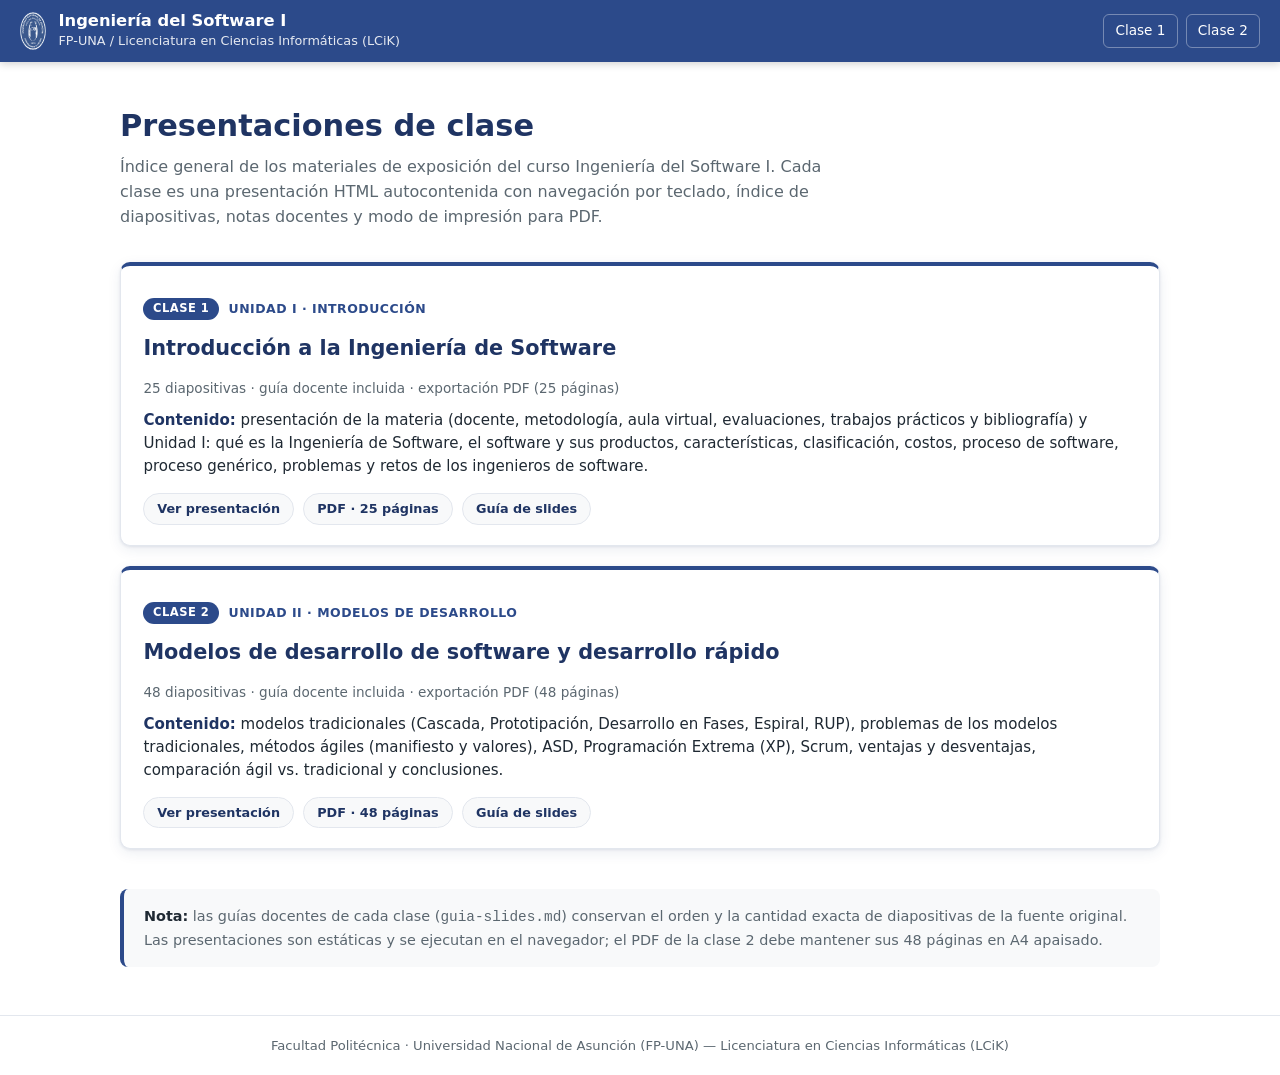
==== presentaciones-html/index.html @ 09156925 "feat: actualizar diseño institucional clase 2, iniciar clase 3 y limpiar materiales - clase-2: migra" ====
<!doctype html>
<html lang="es">
<head>
  <meta charset="utf-8">
  <meta name="viewport" content="width=device-width, initial-scale=1">
  <meta name="description" content="Índice general de presentaciones HTML de Ingeniería del Software I (IS1-LCIK)">
  <title>Ingeniería del Software I | Presentaciones</title>
  <style>
    :root {
      --fpuna-blue: #2c4a8a;
      --fpuna-blue-dark: #1f3463;
      --ink: #1f2933;
      --muted: #5b6770;
      --bg: #ffffff;
      --panel: #f8f9fa;
      --border: #e3e7ee;
      --shadow: 0 1px 3px rgba(31, 52, 99, 0.10), 0 4px 14px rgba(31, 52, 99, 0.08);
    }
    * { box-sizing: border-box; }
    html { scroll-behavior: smooth; }
    body {
      margin: 0;
      font-family: "Segoe UI", system-ui, -apple-system, sans-serif;
      color: var(--ink);
      background: var(--bg);
      line-height: 1.55;
    }
    a { color: var(--fpuna-blue); }

    .topbar {
      position: sticky;
      top: 0;
      z-index: 10;
      display: flex;
      align-items: center;
      gap: 0.9rem;
      padding: 0.7rem 1.25rem;
      background: var(--fpuna-blue);
      color: #fff;
      box-shadow: 0 2px 8px rgba(0, 0, 0, 0.18);
    }
    .topbar .brand {
      display: flex;
      align-items: center;
      gap: 0.8rem;
      color: #fff;
      text-decoration: none;
    }
    .topbar .brand-logo { height: 2.4rem; width: auto; }
    .topbar .brand-title { display: block; font-weight: 600; font-size: 1.02rem; line-height: 1.2; }
    .topbar .brand-subtitle { display: block; font-size: 0.8rem; opacity: 0.88; }
    .topbar .nav-links { margin-left: auto; display: flex; gap: 0.5rem; }
    .topbar .nav-links a {
      color: #fff;
      text-decoration: none;
      font-size: 0.85rem;
      padding: 0.35rem 0.7rem;
      border-radius: 6px;
      border: 1px solid rgba(255, 255, 255, 0.35);
    }
    .topbar .nav-links a:hover, .topbar .nav-links a:focus-visible { background: rgba(255, 255, 255, 0.16); outline: 2px solid #ffd166; }

    main { max-width: 1080px; margin: 0 auto; padding: 2.5rem 1.25rem 3rem; }
    .intro h1 { font-size: 1.9rem; margin: 0 0 0.4rem; color: var(--fpuna-blue-dark); }
    .intro p { margin: 0; color: var(--muted); max-width: 46rem; }

    .class-grid { display: grid; gap: 1.25rem; margin-top: 2rem; }
    .class-card {
      display: block;
      background: var(--bg);
      border: 1px solid var(--border);
      border-top: 4px solid var(--fpuna-blue);
      border-radius: 10px;
      padding: 1.25rem 1.4rem;
      text-decoration: none;
      color: inherit;
      box-shadow: var(--shadow);
      transition: transform 0.15s ease, box-shadow 0.15s ease, border-color 0.15s ease;
    }
    .class-card:hover, .class-card:focus-visible {
      transform: translateY(-2px);
      border-color: var(--fpuna-blue);
      box-shadow: 0 4px 10px rgba(44, 74, 138, 0.18), 0 10px 28px rgba(31, 52, 99, 0.14);
      outline: none;
    }
    .class-card .class-kicker {
      display: flex;
      align-items: center;
      gap: 0.6rem;
      font-size: 0.78rem;
      letter-spacing: 0.04em;
      text-transform: uppercase;
      color: var(--fpuna-blue);
      font-weight: 600;
    }
    .class-card .class-badge {
      background: var(--fpuna-blue);
      color: #fff;
      border-radius: 999px;
      padding: 0.12rem 0.6rem;
      font-size: 0.72rem;
    }
    .class-card h2 { margin: 0.5rem 0 0.3rem; font-size: 1.3rem; color: var(--fpuna-blue-dark); }
    .class-card .class-meta { font-size: 0.85rem; color: var(--muted); margin-bottom: 0.6rem; }
    .class-card .class-desc { margin: 0; font-size: 0.94rem; }
    .class-card .class-desc strong { color: var(--fpuna-blue-dark); }
    .class-card .class-actions { margin-top: 0.9rem; display: flex; gap: 0.6rem; flex-wrap: wrap; }
    .chip {
      display: inline-block;
      font-size: 0.8rem;
      font-weight: 600;
      padding: 0.3rem 0.8rem;
      border-radius: 999px;
      background: var(--panel);
      border: 1px solid var(--border);
      color: var(--fpuna-blue-dark);
      text-decoration: none;
    }
    .chip:hover, .chip:focus-visible { background: var(--fpuna-blue); color: #fff; border-color: var(--fpuna-blue); outline: none; }

    .guide-note {
      margin-top: 2.5rem;
      background: var(--panel);
      border-left: 4px solid var(--fpuna-blue);
      border-radius: 8px;
      padding: 1rem 1.25rem;
      font-size: 0.9rem;
      color: var(--muted);
    }
    .guide-note strong { color: var(--ink); }

    footer {
      border-top: 1px solid var(--border);
      color: var(--muted);
      font-size: 0.82rem;
      text-align: center;
      padding: 1.25rem;
    }

    @media (max-width: 640px) {
      .topbar .brand-subtitle { display: none; }
      main { padding-top: 1.5rem; }
      .intro h1 { font-size: 1.5rem; }
      .class-card { padding: 1rem; }
    }
    @media (prefers-reduced-motion: reduce) {
      html { scroll-behavior: auto; }
      .class-card { transition: none; }
    }
  </style>
</head>
<body>
  <header class="topbar">
    <a class="brand" href="index.html" aria-label="Índice de presentaciones">
      <img class="brand-logo" src="clase-1/assets/fpuna_logo_institucional.svg" alt="Logo FP-UNA">
      <span>
        <span class="brand-title">Ingeniería del Software I</span>
        <span class="brand-subtitle">FP-UNA / Licenciatura en Ciencias Informáticas (LCiK)</span>
      </span>
    </a>
    <nav class="nav-links" aria-label="Accesos directos">
      <a href="#clase-1">Clase 1</a>
      <a href="#clase-2">Clase 2</a>
    </nav>
  </header>

  <main>
    <section class="intro">
      <h1>Presentaciones de clase</h1>
      <p>Índice general de los materiales de exposición del curso Ingeniería del Software I. Cada clase es una presentación HTML autocontenida con navegación por teclado, índice de diapositivas, notas docentes y modo de impresión para PDF.</p>
    </section>

    <section class="class-grid" aria-label="Clases disponibles">
      <article class="class-card" id="clase-1">
        <p class="class-kicker"><span class="class-badge">Clase 1</span> Unidad I · Introducción</p>
        <h2>Introducción a la Ingeniería de Software</h2>
        <p class="class-meta">25 diapositivas · guía docente incluida · exportación PDF (25 páginas)</p>
        <p class="class-desc">
          <strong>Contenido:</strong> presentación de la materia (docente, metodología, aula virtual, evaluaciones, trabajos prácticos y bibliografía) y Unidad I: qué es la Ingeniería de Software, el software y sus productos, características, clasificación, costos, proceso de software, proceso genérico, problemas y retos de los ingenieros de software.
        </p>
        <div class="class-actions">
          <a class="chip" href="clase-1/index.html">Ver presentación</a>
          <a class="chip" href="clase-1/clase-1.pdf">PDF · 25 páginas</a>
          <a class="chip" href="clase-1/guia-slides.md">Guía de slides</a>
        </div>
      </article>

      <article class="class-card" id="clase-2">
        <p class="class-kicker"><span class="class-badge">Clase 2</span> Unidad II · Modelos de desarrollo</p>
        <h2>Modelos de desarrollo de software y desarrollo rápido</h2>
        <p class="class-meta">48 diapositivas · guía docente incluida · exportación PDF (48 páginas)</p>
        <p class="class-desc">
          <strong>Contenido:</strong> modelos tradicionales (Cascada, Prototipación, Desarrollo en Fases, Espiral, RUP), problemas de los modelos tradicionales, métodos ágiles (manifiesto y valores), ASD, Programación Extrema (XP), Scrum, ventajas y desventajas, comparación ágil vs. tradicional y conclusiones.
        </p>
        <div class="class-actions">
          <a class="chip" href="clase-2/index.html">Ver presentación</a>
          <a class="chip" href="clase-2/clase-2.pdf">PDF · 48 páginas</a>
          <a class="chip" href="clase-2/guia-slides.md">Guía de slides</a>
        </div>
      </article>
    </section>

    <aside class="guide-note">
      <strong>Nota:</strong> las guías docentes de cada clase (<code>guia-slides.md</code>) conservan el orden y la cantidad exacta de diapositivas de la fuente original. Las presentaciones son estáticas y se ejecutan en el navegador; el PDF de la clase 2 debe mantener sus 48 páginas en A4 apaisado.
    </aside>
  </main>

  <footer>
    Facultad Politécnica · Universidad Nacional de Asunción (FP-UNA) — Licenciatura en Ciencias Informáticas (LCiK)
  </footer>
</body>
</html>
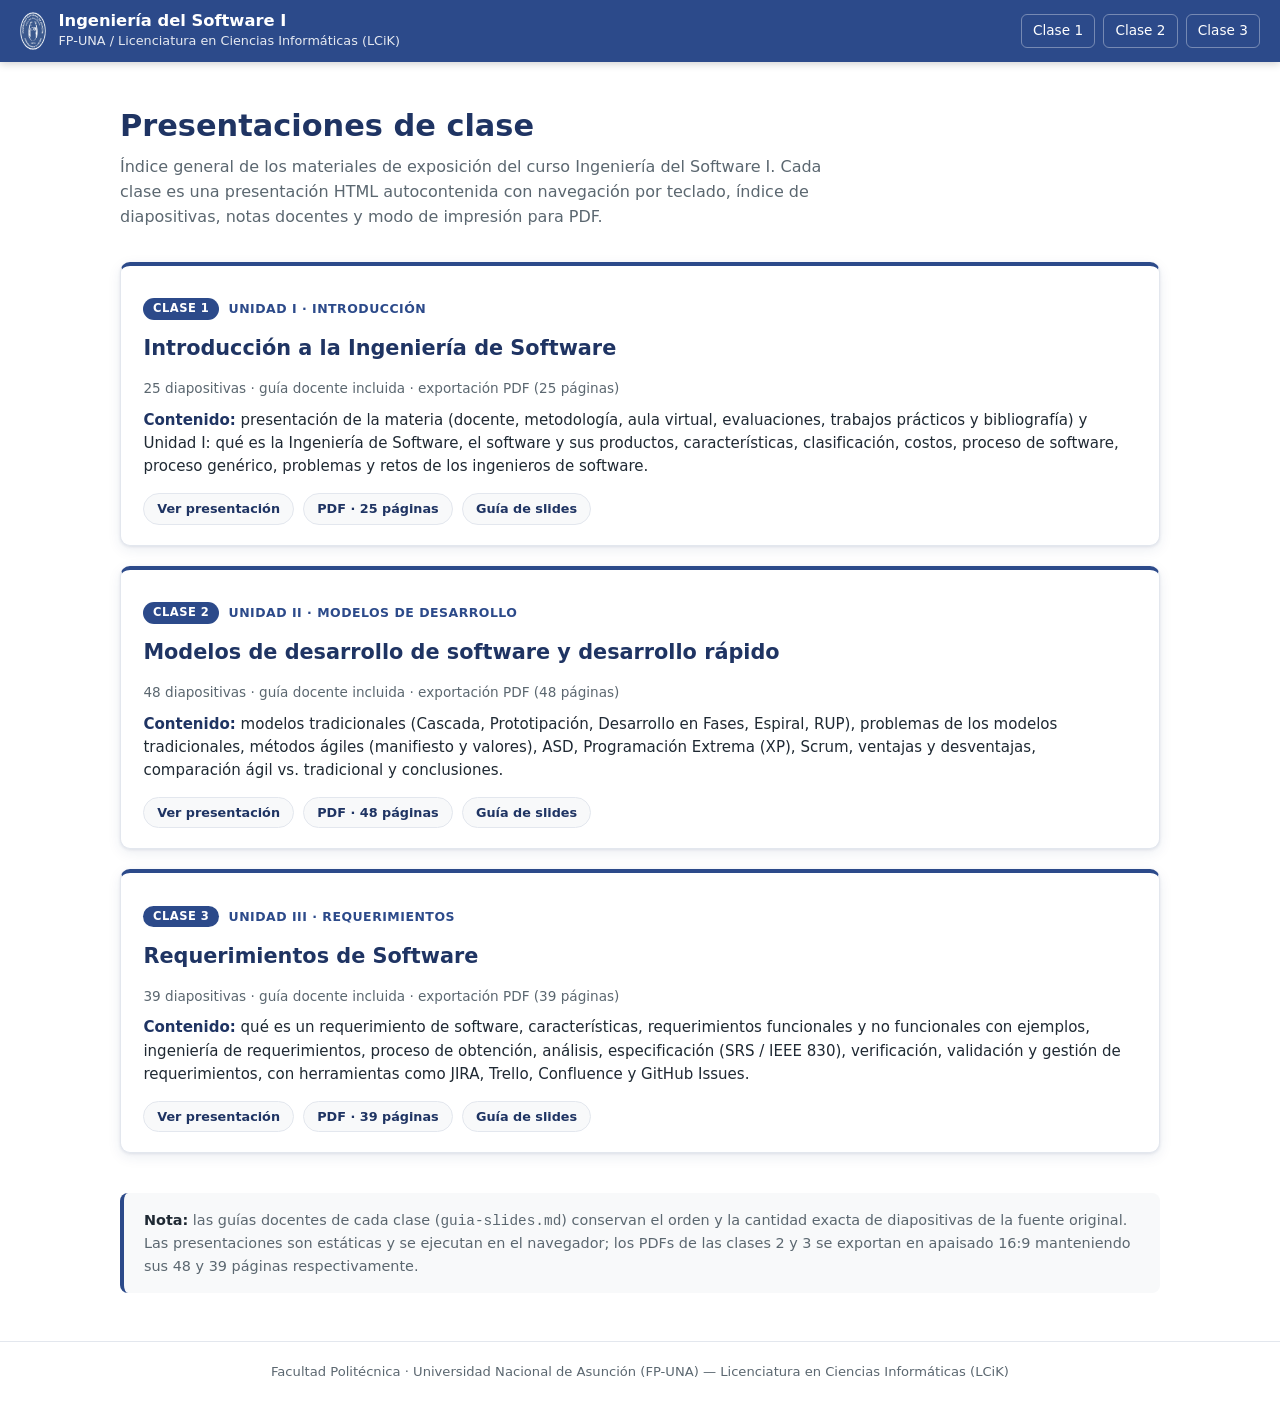
==== commit f664a00c: "feat: agregar presentación clase 3 con guía docente y PDF" ====
--- a/presentaciones-html/index.html
+++ b/presentaciones-html/index.html
@@ -161,6 +161,7 @@
     <nav class="nav-links" aria-label="Accesos directos">
       <a href="#clase-1">Clase 1</a>
       <a href="#clase-2">Clase 2</a>
+      <a href="#clase-3">Clase 3</a>
     </nav>
   </header>
 
@@ -198,10 +199,24 @@
           <a class="chip" href="clase-2/guia-slides.md">Guía de slides</a>
         </div>
       </article>
+
+      <article class="class-card" id="clase-3">
+        <p class="class-kicker"><span class="class-badge">Clase 3</span> Unidad III · Requerimientos</p>
+        <h2>Requerimientos de Software</h2>
+        <p class="class-meta">39 diapositivas · guía docente incluida · exportación PDF (39 páginas)</p>
+        <p class="class-desc">
+          <strong>Contenido:</strong> qué es un requerimiento de software, características, requerimientos funcionales y no funcionales con ejemplos, ingeniería de requerimientos, proceso de obtención, análisis, especificación (SRS / IEEE 830), verificación, validación y gestión de requerimientos, con herramientas como JIRA, Trello, Confluence y GitHub Issues.
+        </p>
+        <div class="class-actions">
+          <a class="chip" href="clase-3/index.html">Ver presentación</a>
+          <a class="chip" href="clase-3/clase-3.pdf">PDF · 39 páginas</a>
+          <a class="chip" href="clase-3/guia-slides.md">Guía de slides</a>
+        </div>
+      </article>
     </section>
 
     <aside class="guide-note">
-      <strong>Nota:</strong> las guías docentes de cada clase (<code>guia-slides.md</code>) conservan el orden y la cantidad exacta de diapositivas de la fuente original. Las presentaciones son estáticas y se ejecutan en el navegador; el PDF de la clase 2 debe mantener sus 48 páginas en A4 apaisado.
+      <strong>Nota:</strong> las guías docentes de cada clase (<code>guia-slides.md</code>) conservan el orden y la cantidad exacta de diapositivas de la fuente original. Las presentaciones son estáticas y se ejecutan en el navegador; los PDFs de las clases 2 y 3 se exportan en apaisado 16:9 manteniendo sus 48 y 39 páginas respectivamente.
     </aside>
   </main>
 
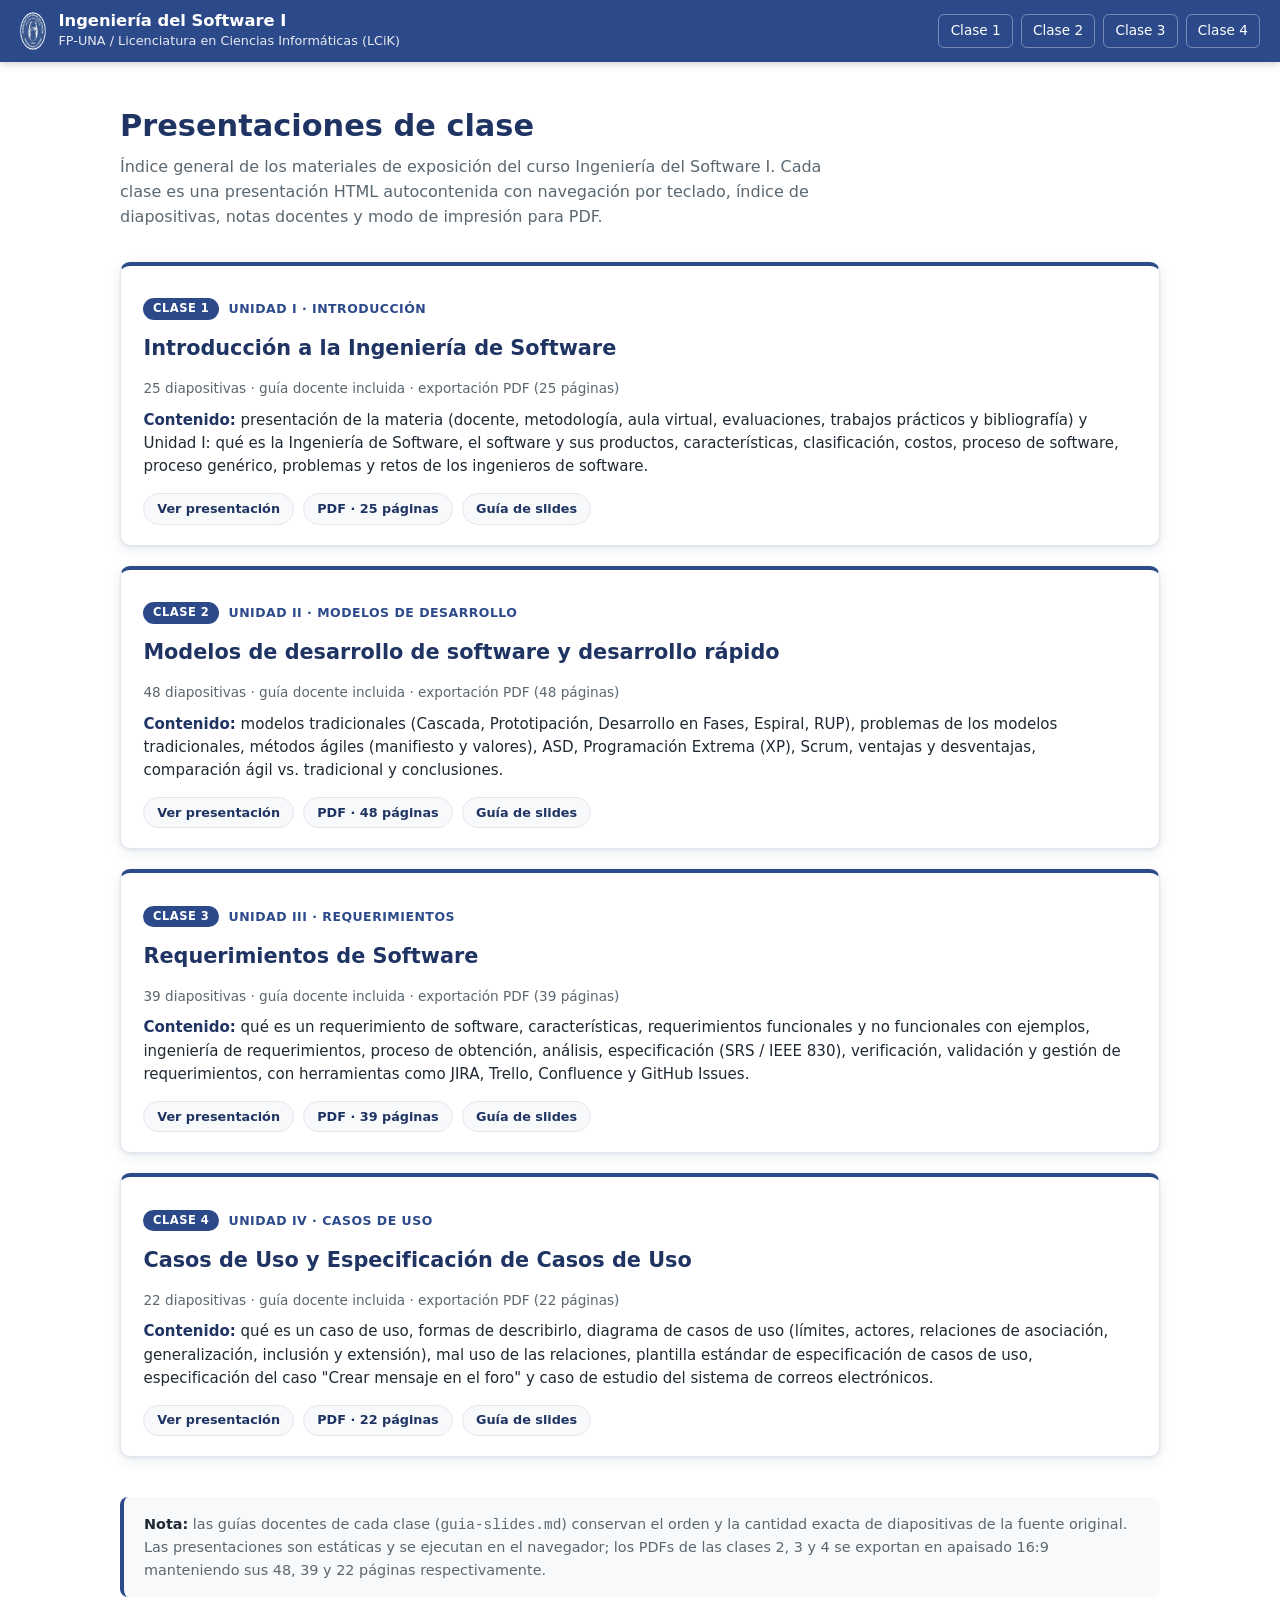
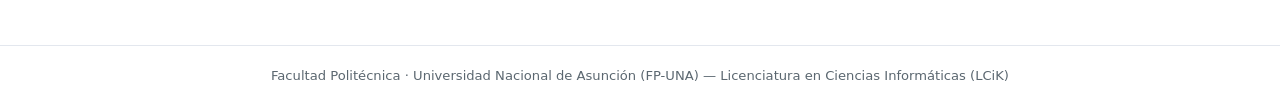
==== commit 9353500f: "feat: agregar presentación clase 4 con guía docente y PDF Unidad IV - Casos de Uso y Especificación " ====
--- a/presentaciones-html/index.html
+++ b/presentaciones-html/index.html
@@ -162,6 +162,7 @@
       <a href="#clase-1">Clase 1</a>
       <a href="#clase-2">Clase 2</a>
       <a href="#clase-3">Clase 3</a>
+      <a href="#clase-4">Clase 4</a>
     </nav>
   </header>
 
@@ -213,10 +214,24 @@
           <a class="chip" href="clase-3/guia-slides.md">Guía de slides</a>
         </div>
       </article>
+
+      <article class="class-card" id="clase-4">
+        <p class="class-kicker"><span class="class-badge">Clase 4</span> Unidad IV · Casos de Uso</p>
+        <h2>Casos de Uso y Especificación de Casos de Uso</h2>
+        <p class="class-meta">22 diapositivas · guía docente incluida · exportación PDF (22 páginas)</p>
+        <p class="class-desc">
+          <strong>Contenido:</strong> qué es un caso de uso, formas de describirlo, diagrama de casos de uso (límites, actores, relaciones de asociación, generalización, inclusión y extensión), mal uso de las relaciones, plantilla estándar de especificación de casos de uso, especificación del caso "Crear mensaje en el foro" y caso de estudio del sistema de correos electrónicos.
+        </p>
+        <div class="class-actions">
+          <a class="chip" href="clase-4/index.html">Ver presentación</a>
+          <a class="chip" href="clase-4/clase-4.pdf">PDF · 22 páginas</a>
+          <a class="chip" href="clase-4/guia-slides.md">Guía de slides</a>
+        </div>
+      </article>
     </section>
 
     <aside class="guide-note">
-      <strong>Nota:</strong> las guías docentes de cada clase (<code>guia-slides.md</code>) conservan el orden y la cantidad exacta de diapositivas de la fuente original. Las presentaciones son estáticas y se ejecutan en el navegador; los PDFs de las clases 2 y 3 se exportan en apaisado 16:9 manteniendo sus 48 y 39 páginas respectivamente.
+      <strong>Nota:</strong> las guías docentes de cada clase (<code>guia-slides.md</code>) conservan el orden y la cantidad exacta de diapositivas de la fuente original. Las presentaciones son estáticas y se ejecutan en el navegador; los PDFs de las clases 2, 3 y 4 se exportan en apaisado 16:9 manteniendo sus 48, 39 y 22 páginas respectivamente.
     </aside>
   </main>
 
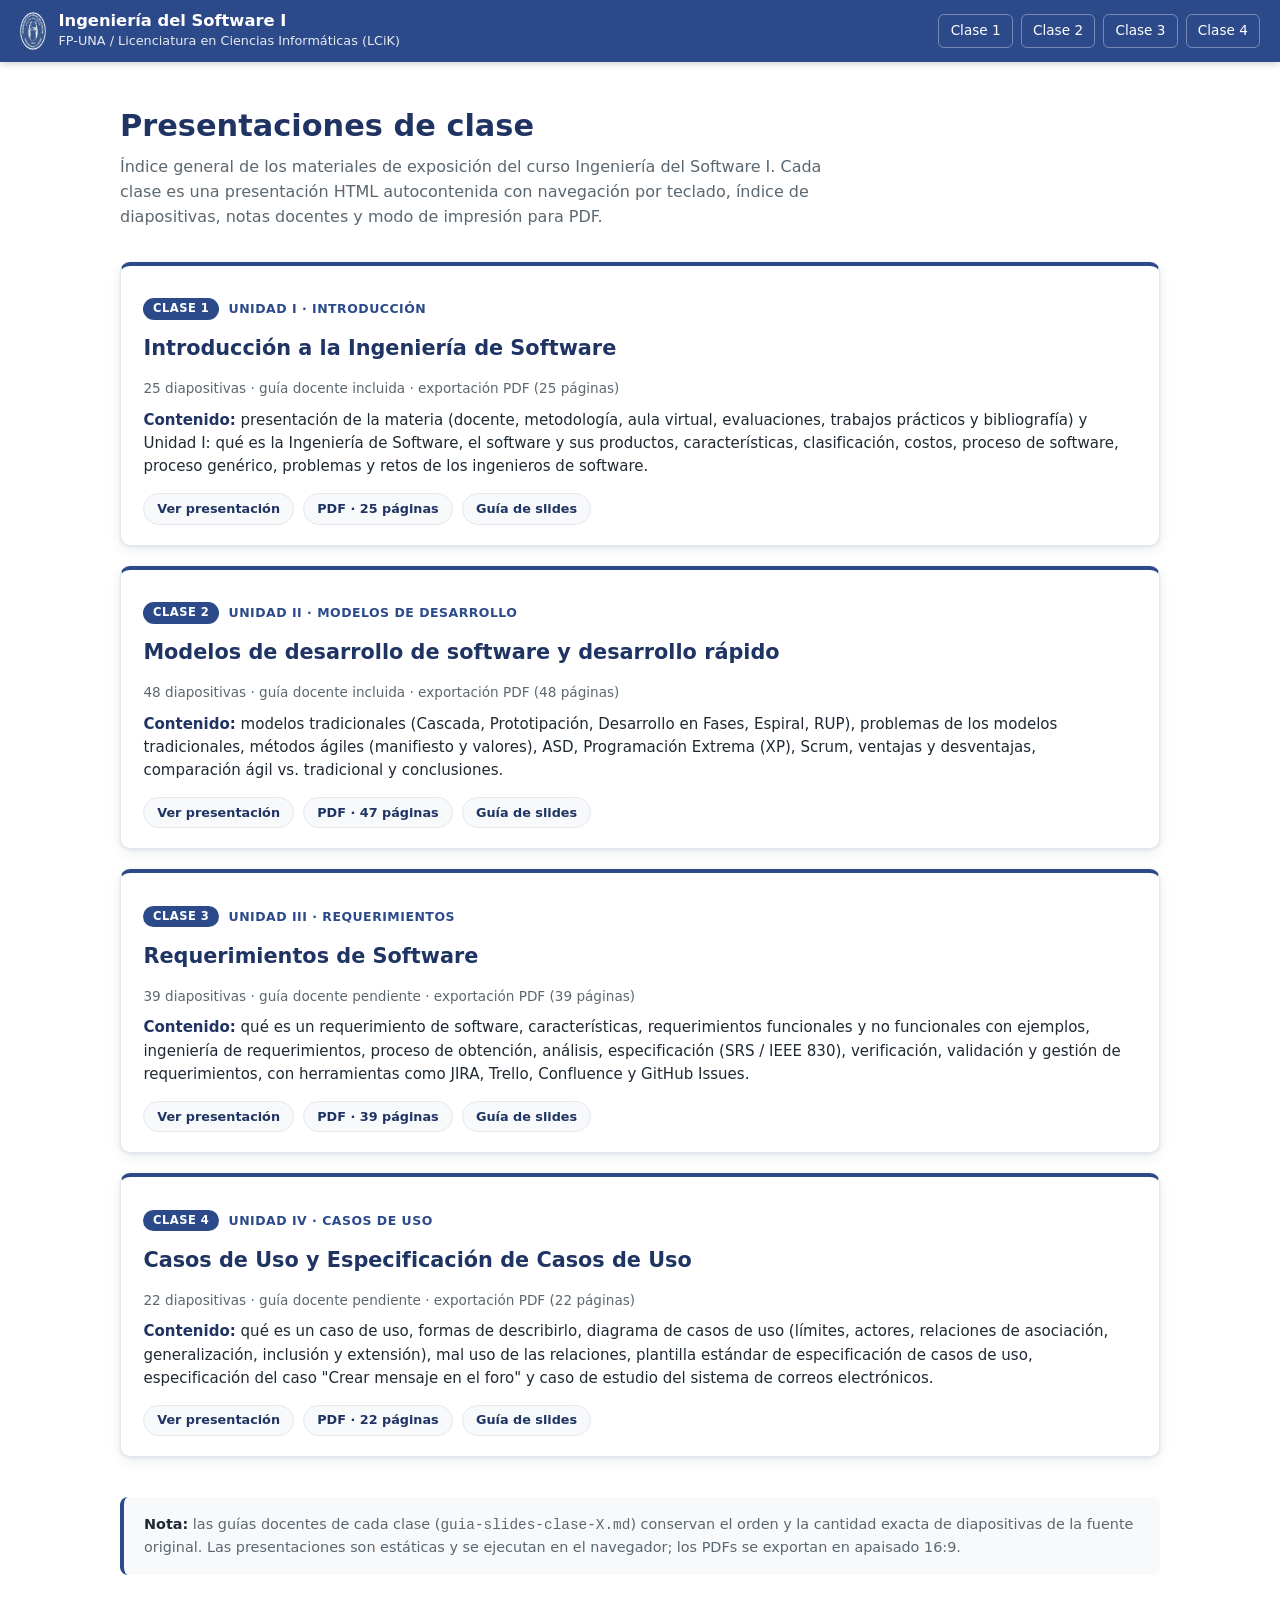
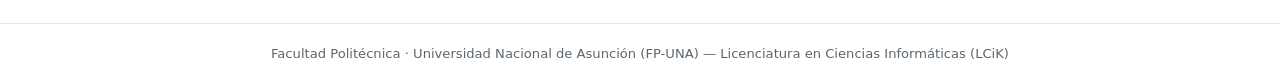
==== commit 82b0543c: "feat: Regeneración completa de presentaciones HTML y PDF - Clase 1: Actualizado app.js con notas com" ====
--- a/presentaciones-html/index.html
+++ b/presentaciones-html/index.html
@@ -183,7 +183,7 @@
         <div class="class-actions">
           <a class="chip" href="clase-1/index.html">Ver presentación</a>
           <a class="chip" href="clase-1/clase-1.pdf">PDF · 25 páginas</a>
-          <a class="chip" href="clase-1/guia-slides.md">Guía de slides</a>
+          <a class="chip" href="clase-1/guia-slides-clase-1.md">Guía de slides</a>
         </div>
       </article>
 
@@ -196,42 +196,42 @@
         </p>
         <div class="class-actions">
           <a class="chip" href="clase-2/index.html">Ver presentación</a>
-          <a class="chip" href="clase-2/clase-2.pdf">PDF · 48 páginas</a>
-          <a class="chip" href="clase-2/guia-slides.md">Guía de slides</a>
+          <a class="chip" href="clase-2/clase-2.pdf">PDF · 47 páginas</a>
+          <a class="chip" href="clase-2/guia-slides-clase-2.md">Guía de slides</a>
         </div>
       </article>
 
       <article class="class-card" id="clase-3">
         <p class="class-kicker"><span class="class-badge">Clase 3</span> Unidad III · Requerimientos</p>
         <h2>Requerimientos de Software</h2>
-        <p class="class-meta">39 diapositivas · guía docente incluida · exportación PDF (39 páginas)</p>
+        <p class="class-meta">39 diapositivas · guía docente pendiente · exportación PDF (39 páginas)</p>
         <p class="class-desc">
           <strong>Contenido:</strong> qué es un requerimiento de software, características, requerimientos funcionales y no funcionales con ejemplos, ingeniería de requerimientos, proceso de obtención, análisis, especificación (SRS / IEEE 830), verificación, validación y gestión de requerimientos, con herramientas como JIRA, Trello, Confluence y GitHub Issues.
         </p>
         <div class="class-actions">
           <a class="chip" href="clase-3/index.html">Ver presentación</a>
           <a class="chip" href="clase-3/clase-3.pdf">PDF · 39 páginas</a>
-          <a class="chip" href="clase-3/guia-slides.md">Guía de slides</a>
+          <a class="chip" href="clase-3/guia-slides-clase-3.md">Guía de slides</a>
         </div>
       </article>
 
       <article class="class-card" id="clase-4">
         <p class="class-kicker"><span class="class-badge">Clase 4</span> Unidad IV · Casos de Uso</p>
         <h2>Casos de Uso y Especificación de Casos de Uso</h2>
-        <p class="class-meta">22 diapositivas · guía docente incluida · exportación PDF (22 páginas)</p>
+        <p class="class-meta">22 diapositivas · guía docente pendiente · exportación PDF (22 páginas)</p>
         <p class="class-desc">
           <strong>Contenido:</strong> qué es un caso de uso, formas de describirlo, diagrama de casos de uso (límites, actores, relaciones de asociación, generalización, inclusión y extensión), mal uso de las relaciones, plantilla estándar de especificación de casos de uso, especificación del caso "Crear mensaje en el foro" y caso de estudio del sistema de correos electrónicos.
         </p>
         <div class="class-actions">
           <a class="chip" href="clase-4/index.html">Ver presentación</a>
           <a class="chip" href="clase-4/clase-4.pdf">PDF · 22 páginas</a>
-          <a class="chip" href="clase-4/guia-slides.md">Guía de slides</a>
+          <a class="chip" href="clase-4/guia-slides-clase-4.md">Guía de slides</a>
         </div>
       </article>
     </section>
 
     <aside class="guide-note">
-      <strong>Nota:</strong> las guías docentes de cada clase (<code>guia-slides.md</code>) conservan el orden y la cantidad exacta de diapositivas de la fuente original. Las presentaciones son estáticas y se ejecutan en el navegador; los PDFs de las clases 2, 3 y 4 se exportan en apaisado 16:9 manteniendo sus 48, 39 y 22 páginas respectivamente.
+      <strong>Nota:</strong> las guías docentes de cada clase (<code>guia-slides-clase-X.md</code>) conservan el orden y la cantidad exacta de diapositivas de la fuente original. Las presentaciones son estáticas y se ejecutan en el navegador; los PDFs se exportan en apaisado 16:9.
     </aside>
   </main>
 
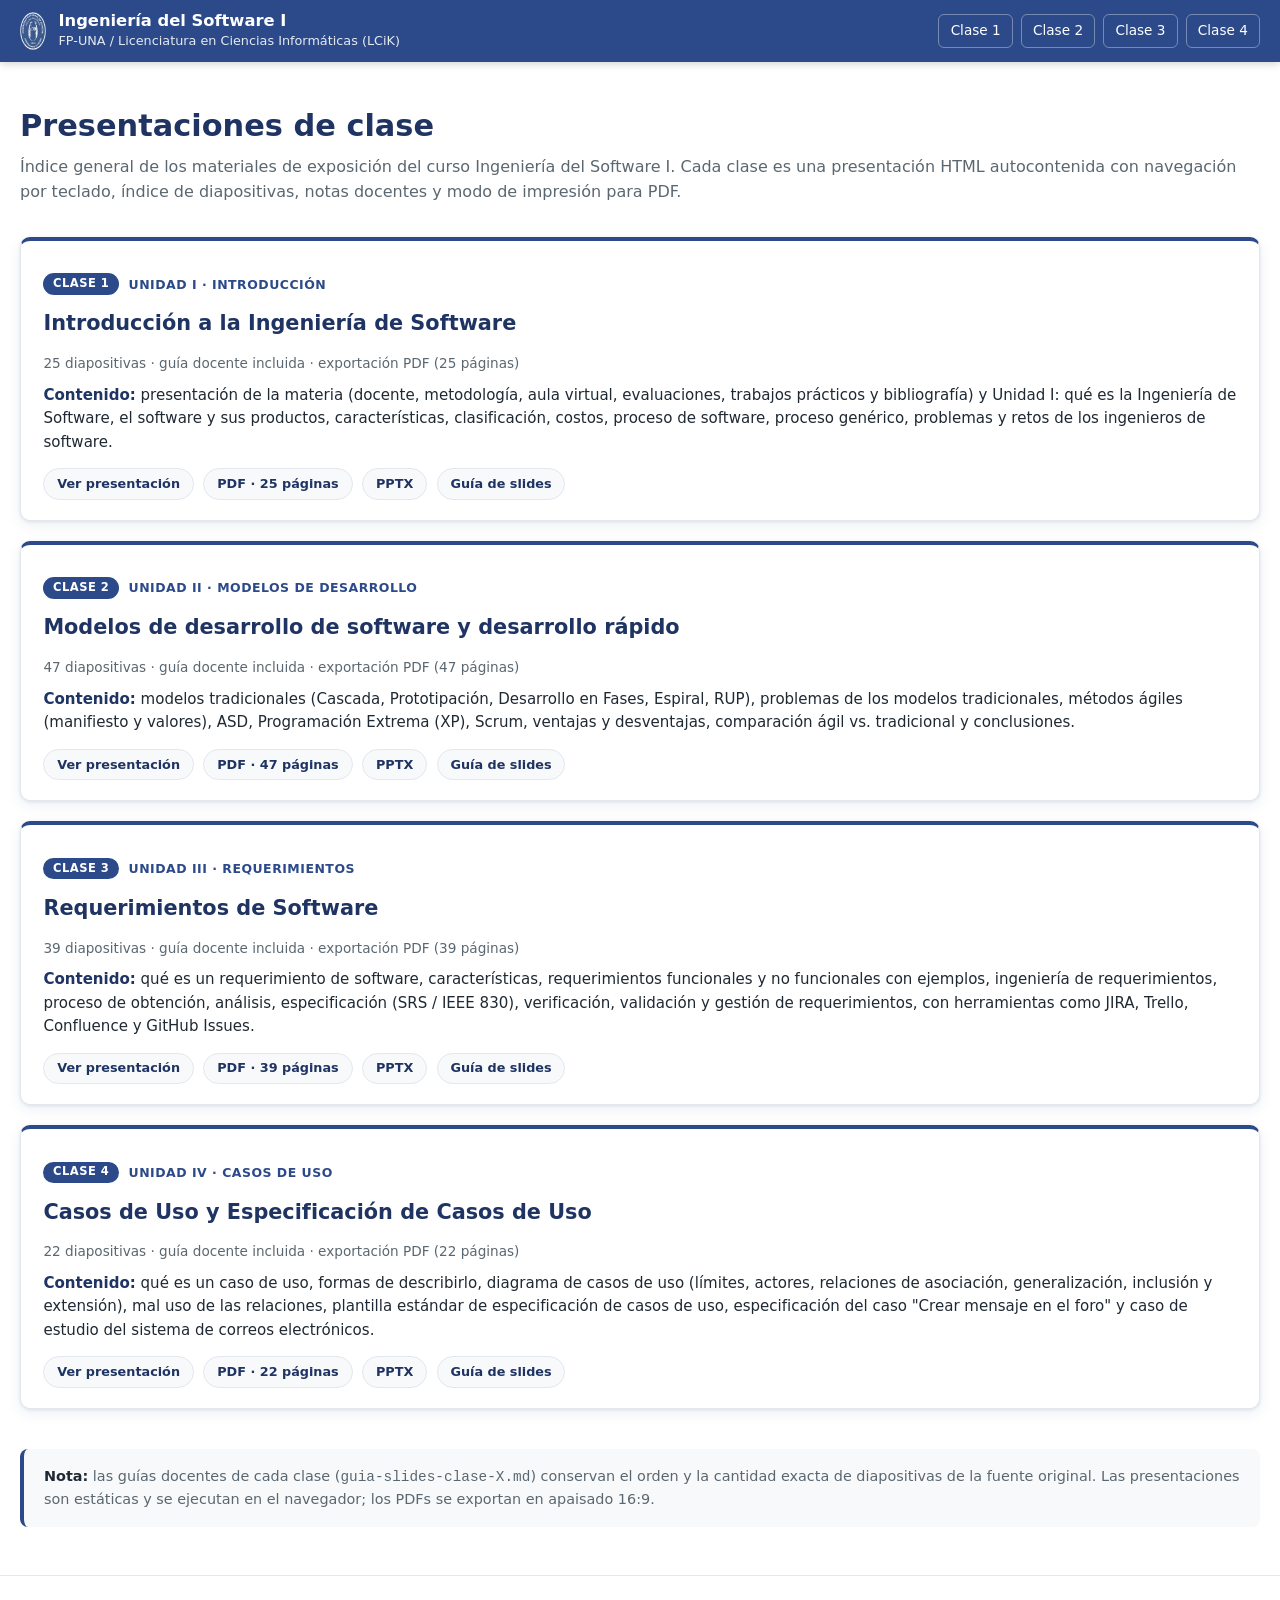
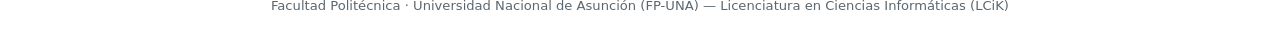
==== commit c9a09e15: "feat: regenerar presentaciones, guías y PDFs con pipeline Chrome headless" ====
--- a/presentaciones-html/index.html
+++ b/presentaciones-html/index.html
@@ -60,9 +60,9 @@
     }
     .topbar .nav-links a:hover, .topbar .nav-links a:focus-visible { background: rgba(255, 255, 255, 0.16); outline: 2px solid #ffd166; }
 
-    main { max-width: 1080px; margin: 0 auto; padding: 2.5rem 1.25rem 3rem; }
+    main { width: 100%; max-width: none; margin: 0 auto; padding: 2.5rem 1.25rem 3rem; }
     .intro h1 { font-size: 1.9rem; margin: 0 0 0.4rem; color: var(--fpuna-blue-dark); }
-    .intro p { margin: 0; color: var(--muted); max-width: 46rem; }
+    .intro p { margin: 0; color: var(--muted); }
 
     .class-grid { display: grid; gap: 1.25rem; margin-top: 2rem; }
     .class-card {
@@ -183,6 +183,7 @@
         <div class="class-actions">
           <a class="chip" href="clase-1/index.html">Ver presentación</a>
           <a class="chip" href="clase-1/clase-1.pdf">PDF · 25 páginas</a>
+          <a class="chip" href="clase-1/clase-1.pptx">PPTX</a>
           <a class="chip" href="clase-1/guia-slides-clase-1.md">Guía de slides</a>
         </div>
       </article>
@@ -190,13 +191,14 @@
       <article class="class-card" id="clase-2">
         <p class="class-kicker"><span class="class-badge">Clase 2</span> Unidad II · Modelos de desarrollo</p>
         <h2>Modelos de desarrollo de software y desarrollo rápido</h2>
-        <p class="class-meta">48 diapositivas · guía docente incluida · exportación PDF (48 páginas)</p>
+        <p class="class-meta">47 diapositivas · guía docente incluida · exportación PDF (47 páginas)</p>
         <p class="class-desc">
           <strong>Contenido:</strong> modelos tradicionales (Cascada, Prototipación, Desarrollo en Fases, Espiral, RUP), problemas de los modelos tradicionales, métodos ágiles (manifiesto y valores), ASD, Programación Extrema (XP), Scrum, ventajas y desventajas, comparación ágil vs. tradicional y conclusiones.
         </p>
         <div class="class-actions">
           <a class="chip" href="clase-2/index.html">Ver presentación</a>
           <a class="chip" href="clase-2/clase-2.pdf">PDF · 47 páginas</a>
+          <a class="chip" href="clase-2/clase-2.pptx">PPTX</a>
           <a class="chip" href="clase-2/guia-slides-clase-2.md">Guía de slides</a>
         </div>
       </article>
@@ -204,13 +206,14 @@
       <article class="class-card" id="clase-3">
         <p class="class-kicker"><span class="class-badge">Clase 3</span> Unidad III · Requerimientos</p>
         <h2>Requerimientos de Software</h2>
-        <p class="class-meta">39 diapositivas · guía docente pendiente · exportación PDF (39 páginas)</p>
+        <p class="class-meta">39 diapositivas · guía docente incluida · exportación PDF (39 páginas)</p>
         <p class="class-desc">
           <strong>Contenido:</strong> qué es un requerimiento de software, características, requerimientos funcionales y no funcionales con ejemplos, ingeniería de requerimientos, proceso de obtención, análisis, especificación (SRS / IEEE 830), verificación, validación y gestión de requerimientos, con herramientas como JIRA, Trello, Confluence y GitHub Issues.
         </p>
         <div class="class-actions">
           <a class="chip" href="clase-3/index.html">Ver presentación</a>
           <a class="chip" href="clase-3/clase-3.pdf">PDF · 39 páginas</a>
+          <a class="chip" href="clase-3/clase-3.pptx">PPTX</a>
           <a class="chip" href="clase-3/guia-slides-clase-3.md">Guía de slides</a>
         </div>
       </article>
@@ -218,13 +221,14 @@
       <article class="class-card" id="clase-4">
         <p class="class-kicker"><span class="class-badge">Clase 4</span> Unidad IV · Casos de Uso</p>
         <h2>Casos de Uso y Especificación de Casos de Uso</h2>
-        <p class="class-meta">22 diapositivas · guía docente pendiente · exportación PDF (22 páginas)</p>
+        <p class="class-meta">22 diapositivas · guía docente incluida · exportación PDF (22 páginas)</p>
         <p class="class-desc">
           <strong>Contenido:</strong> qué es un caso de uso, formas de describirlo, diagrama de casos de uso (límites, actores, relaciones de asociación, generalización, inclusión y extensión), mal uso de las relaciones, plantilla estándar de especificación de casos de uso, especificación del caso "Crear mensaje en el foro" y caso de estudio del sistema de correos electrónicos.
         </p>
         <div class="class-actions">
           <a class="chip" href="clase-4/index.html">Ver presentación</a>
           <a class="chip" href="clase-4/clase-4.pdf">PDF · 22 páginas</a>
+          <a class="chip" href="clase-4/clase-4.pptx">PPTX</a>
           <a class="chip" href="clase-4/guia-slides-clase-4.md">Guía de slides</a>
         </div>
       </article>
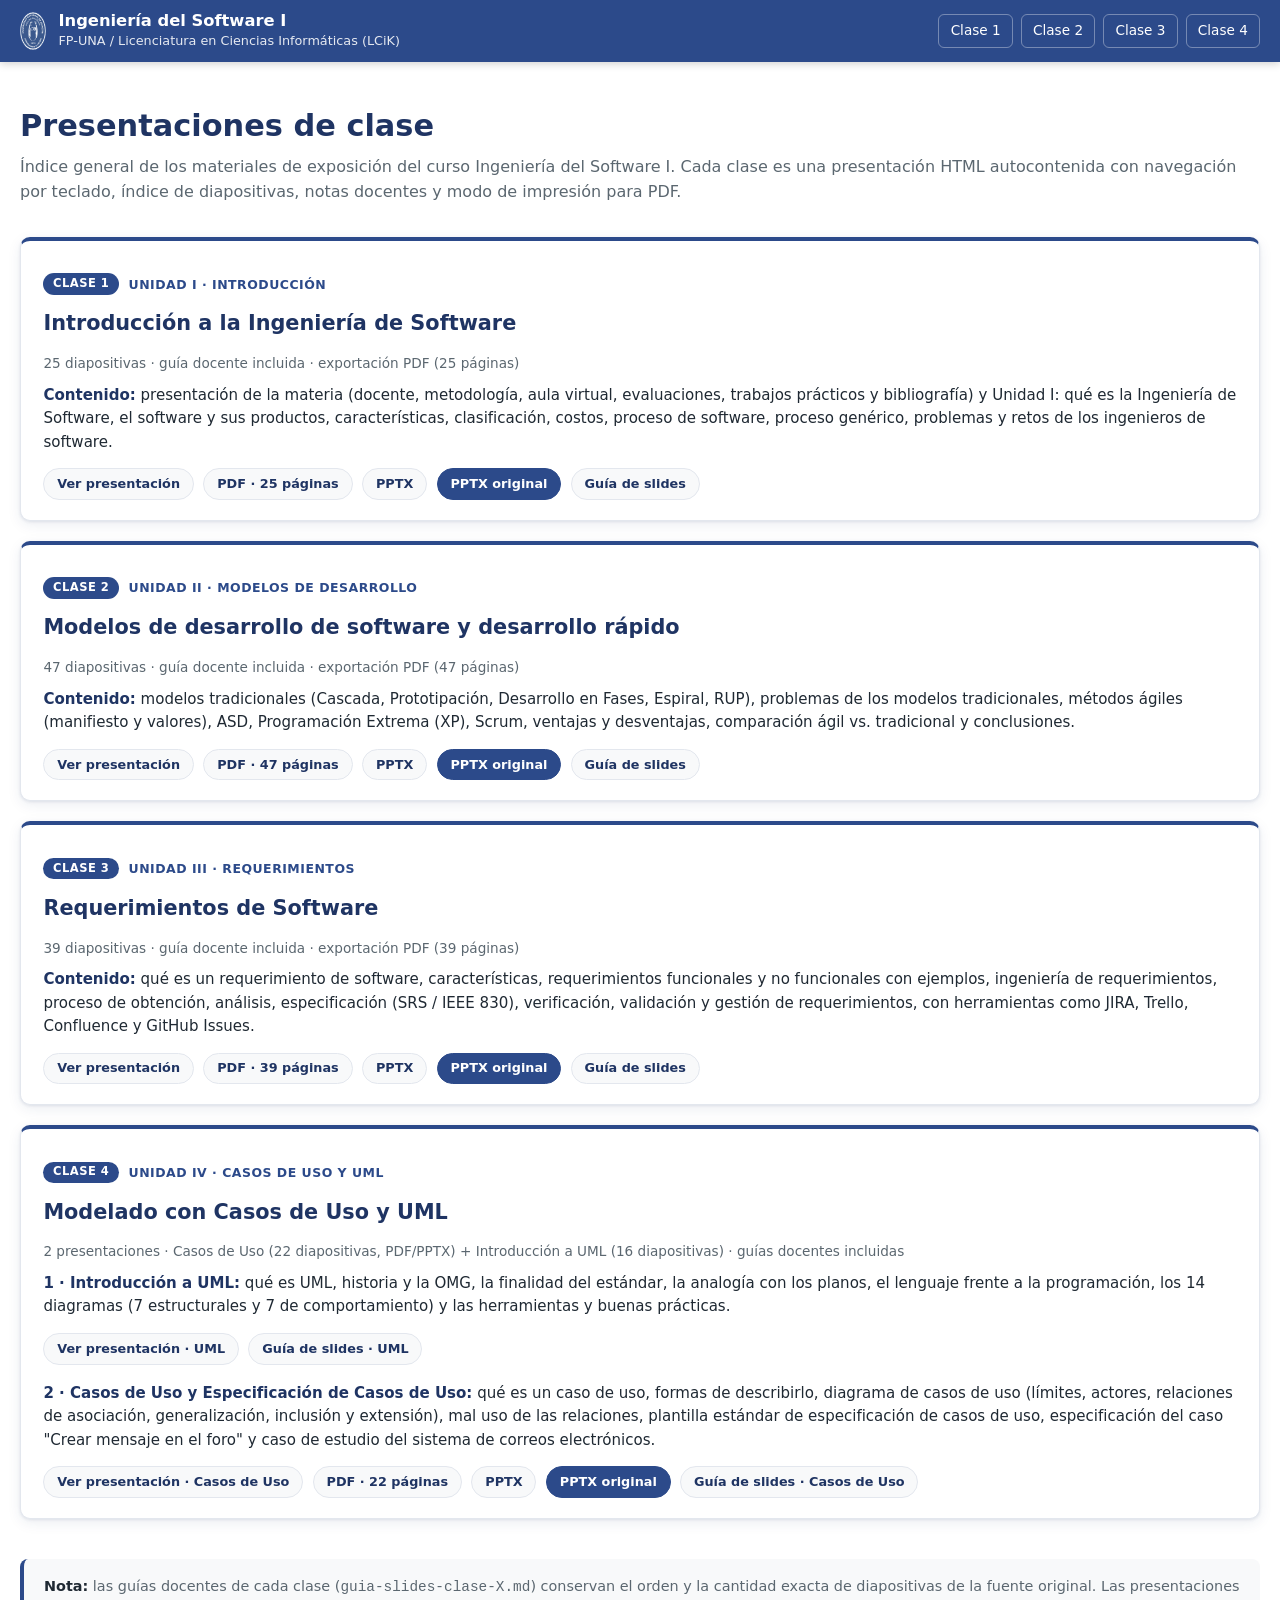
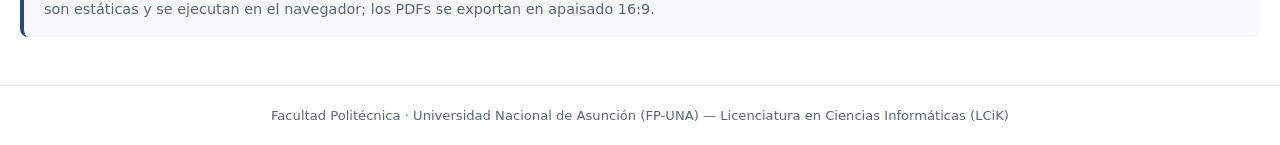
==== commit 9f759b88: "refactor: notas docentes con Desarrollo unificado (sin Global Exchange) y reorganizar Clase 4 en uml" ====
--- a/presentaciones-html/index.html
+++ b/presentaciones-html/index.html
@@ -104,7 +104,9 @@
     .class-card .class-meta { font-size: 0.85rem; color: var(--muted); margin-bottom: 0.6rem; }
     .class-card .class-desc { margin: 0; font-size: 0.94rem; }
     .class-card .class-desc strong { color: var(--fpuna-blue-dark); }
+    .class-card .class-desc + .class-desc { margin-top: 0.6rem; }
     .class-card .class-actions { margin-top: 0.9rem; display: flex; gap: 0.6rem; flex-wrap: wrap; }
+    .class-card .class-actions + .class-desc { margin-top: 1.1rem; }
     .chip {
       display: inline-block;
       font-size: 0.8rem;
@@ -117,6 +119,12 @@
       text-decoration: none;
     }
     .chip:hover, .chip:focus-visible { background: var(--fpuna-blue); color: #fff; border-color: var(--fpuna-blue); outline: none; }
+    .chip--source {
+      background: var(--fpuna-blue);
+      color: #fff;
+      border-color: var(--fpuna-blue);
+    }
+    .chip--source:hover, .chip--source:focus-visible { background: var(--fpuna-blue-dark); border-color: var(--fpuna-blue-dark); }
 
     .guide-note {
       margin-top: 2.5rem;
@@ -184,6 +192,7 @@
           <a class="chip" href="clase-1/index.html">Ver presentación</a>
           <a class="chip" href="clase-1/clase-1.pdf">PDF · 25 páginas</a>
           <a class="chip" href="clase-1/clase-1.pptx">PPTX</a>
+          <a class="chip chip--source" href="../sesiones-clase/clase-1/IS1-UNIDAD_I.pptx">PPTX original</a>
           <a class="chip" href="clase-1/guia-slides-clase-1.md">Guía de slides</a>
         </div>
       </article>
@@ -199,6 +208,7 @@
           <a class="chip" href="clase-2/index.html">Ver presentación</a>
           <a class="chip" href="clase-2/clase-2.pdf">PDF · 47 páginas</a>
           <a class="chip" href="clase-2/clase-2.pptx">PPTX</a>
+          <a class="chip chip--source" href="../sesiones-clase/clase-2/IS1-UNIDAD_II.pptx">PPTX original</a>
           <a class="chip" href="clase-2/guia-slides-clase-2.md">Guía de slides</a>
         </div>
       </article>
@@ -214,22 +224,31 @@
           <a class="chip" href="clase-3/index.html">Ver presentación</a>
           <a class="chip" href="clase-3/clase-3.pdf">PDF · 39 páginas</a>
           <a class="chip" href="clase-3/clase-3.pptx">PPTX</a>
+          <a class="chip chip--source" href="../sesiones-clase/clase-3/IS1-UNIDAD_III%20(1).pptx">PPTX original</a>
           <a class="chip" href="clase-3/guia-slides-clase-3.md">Guía de slides</a>
         </div>
       </article>
 
       <article class="class-card" id="clase-4">
-        <p class="class-kicker"><span class="class-badge">Clase 4</span> Unidad IV · Casos de Uso</p>
-        <h2>Casos de Uso y Especificación de Casos de Uso</h2>
-        <p class="class-meta">22 diapositivas · guía docente incluida · exportación PDF (22 páginas)</p>
-        <p class="class-desc">
-          <strong>Contenido:</strong> qué es un caso de uso, formas de describirlo, diagrama de casos de uso (límites, actores, relaciones de asociación, generalización, inclusión y extensión), mal uso de las relaciones, plantilla estándar de especificación de casos de uso, especificación del caso "Crear mensaje en el foro" y caso de estudio del sistema de correos electrónicos.
-        </p>
-        <div class="class-actions">
-          <a class="chip" href="clase-4/index.html">Ver presentación</a>
-          <a class="chip" href="clase-4/clase-4.pdf">PDF · 22 páginas</a>
-          <a class="chip" href="clase-4/clase-4.pptx">PPTX</a>
-          <a class="chip" href="clase-4/guia-slides-clase-4.md">Guía de slides</a>
+        <p class="class-kicker"><span class="class-badge">Clase 4</span> Unidad IV · Casos de Uso y UML</p>
+        <h2>Modelado con Casos de Uso y UML</h2>
+        <p class="class-meta">2 presentaciones · Casos de Uso (22 diapositivas, PDF/PPTX) + Introducción a UML (16 diapositivas) · guías docentes incluidas</p>
+        <p class="class-desc">
+          <strong>1 · Introducción a UML:</strong> qué es UML, historia y la OMG, la finalidad del estándar, la analogía con los planos, el lenguaje frente a la programación, los 14 diagramas (7 estructurales y 7 de comportamiento) y las herramientas y buenas prácticas.
+        </p>
+        <div class="class-actions">
+          <a class="chip" href="clase-4/uml/index.html">Ver presentación · UML</a>
+          <a class="chip" href="clase-4/uml/guia-slides-clase-4-adicional.md">Guía de slides · UML</a>
+        </div>
+        <p class="class-desc">
+          <strong>2 · Casos de Uso y Especificación de Casos de Uso:</strong> qué es un caso de uso, formas de describirlo, diagrama de casos de uso (límites, actores, relaciones de asociación, generalización, inclusión y extensión), mal uso de las relaciones, plantilla estándar de especificación de casos de uso, especificación del caso "Crear mensaje en el foro" y caso de estudio del sistema de correos electrónicos.
+        </p>
+        <div class="class-actions">
+          <a class="chip" href="clase-4/casos_de_uso/index.html">Ver presentación · Casos de Uso</a>
+          <a class="chip" href="clase-4/casos_de_uso/clase-4.pdf">PDF · 22 páginas</a>
+          <a class="chip" href="clase-4/casos_de_uso/clase-4.pptx">PPTX</a>
+          <a class="chip chip--source" href="../sesiones-clase/clase-4/IS1-UNIDAD_IV.pptx">PPTX original</a>
+          <a class="chip" href="clase-4/casos_de_uso/guia-slides-clase-4.md">Guía de slides · Casos de Uso</a>
         </div>
       </article>
     </section>
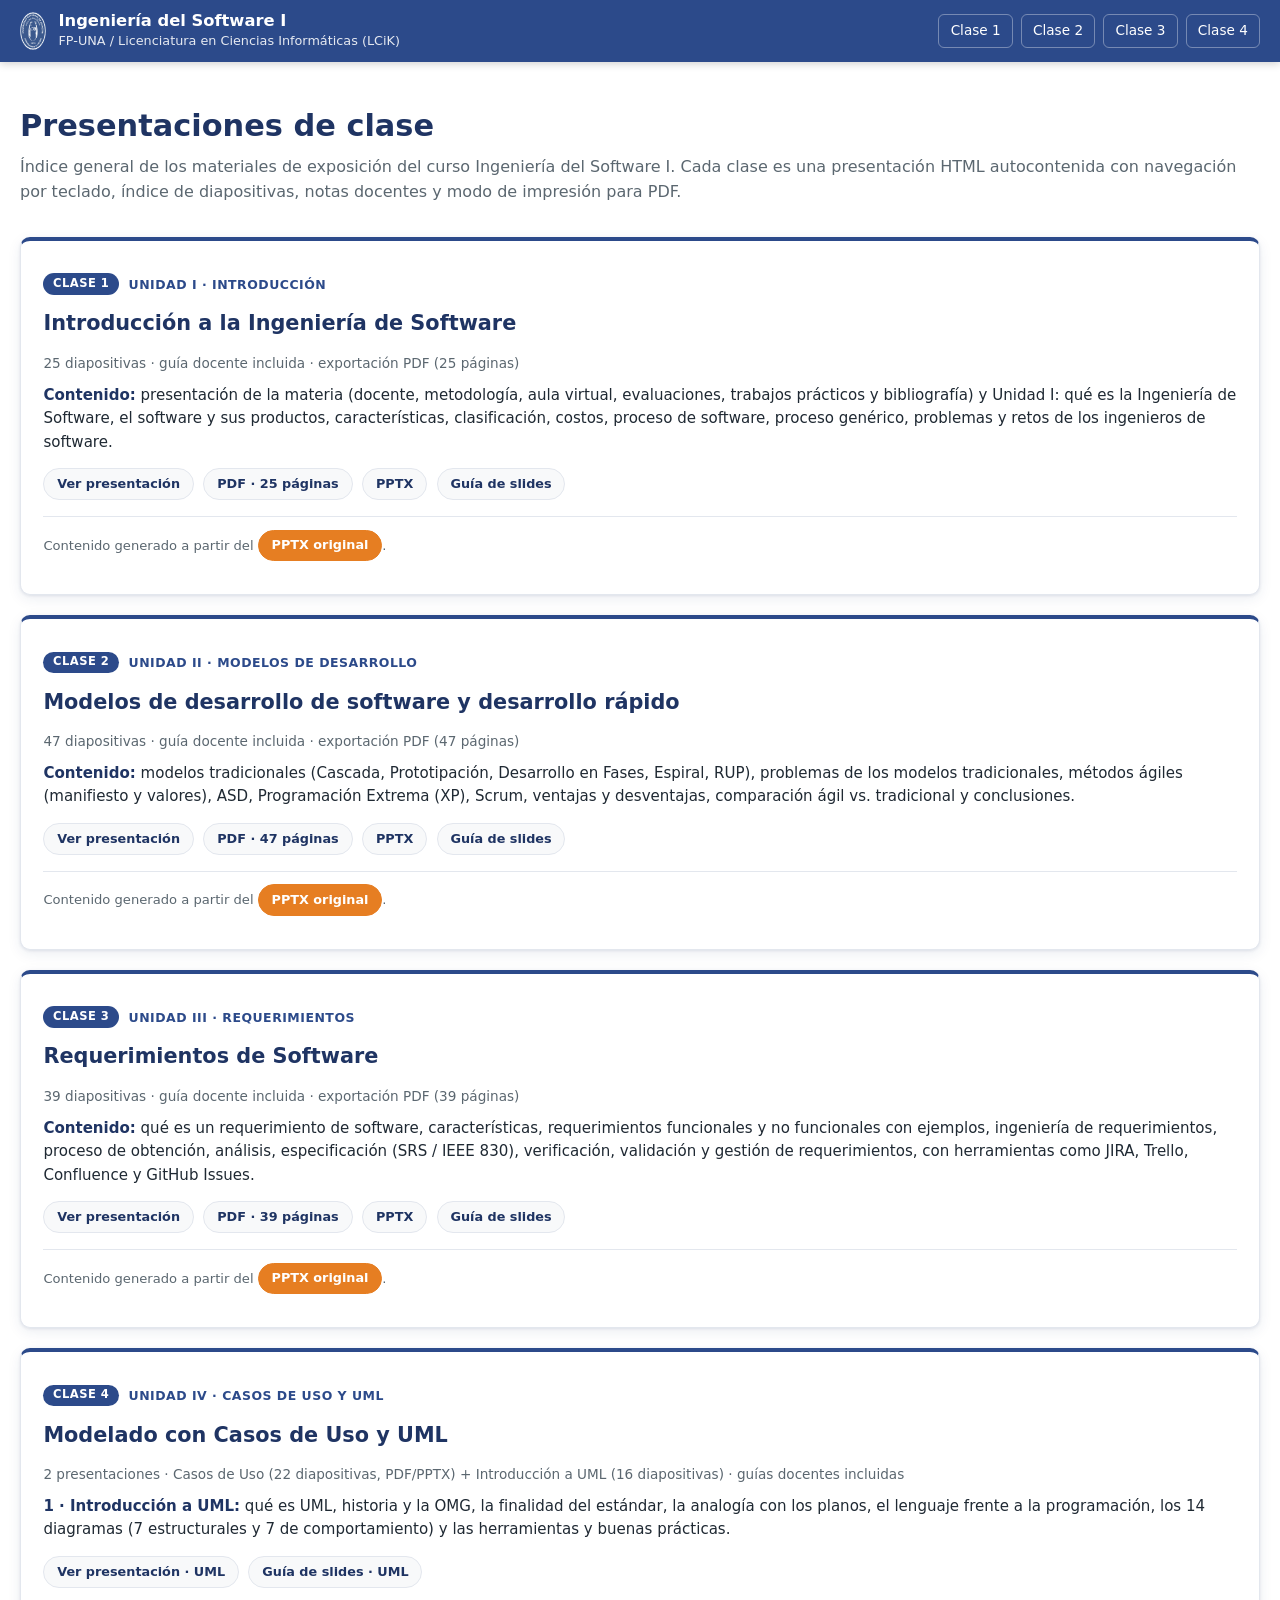
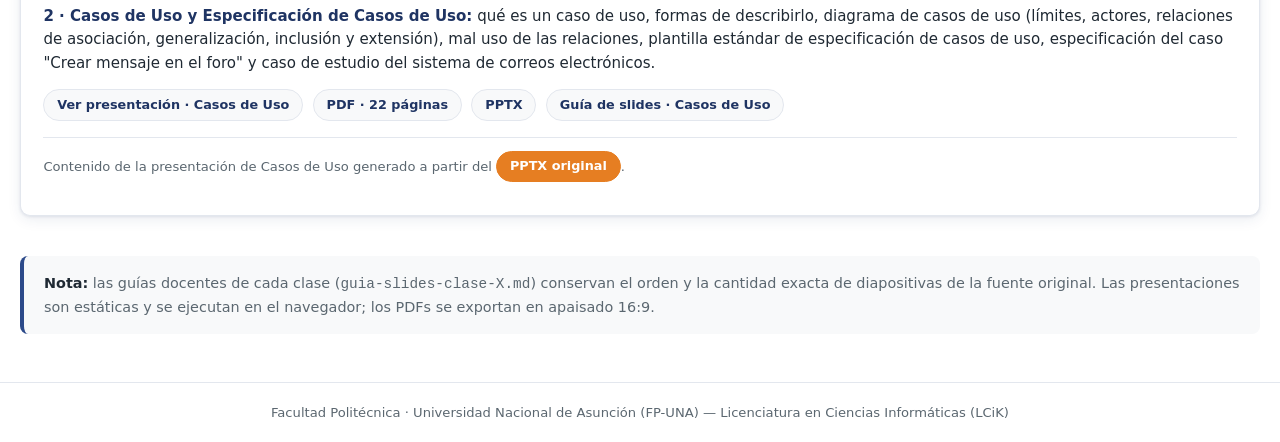
==== commit f4b31e7d: "feat: enlaces a PPTX original como chip naranja al pie de cada card del catálogo" ====
--- a/presentaciones-html/index.html
+++ b/presentaciones-html/index.html
@@ -119,12 +119,19 @@
       text-decoration: none;
     }
     .chip:hover, .chip:focus-visible { background: var(--fpuna-blue); color: #fff; border-color: var(--fpuna-blue); outline: none; }
+    .class-source {
+      margin-top: 1rem;
+      padding-top: 0.8rem;
+      border-top: 1px solid var(--border);
+      font-size: 0.82rem;
+      color: var(--muted);
+    }
     .chip--source {
-      background: var(--fpuna-blue);
-      color: #fff;
-      border-color: var(--fpuna-blue);
-    }
-    .chip--source:hover, .chip--source:focus-visible { background: var(--fpuna-blue-dark); border-color: var(--fpuna-blue-dark); }
+      background: #e67e22;
+      color: #fff;
+      border-color: #e67e22;
+    }
+    .chip--source:hover, .chip--source:focus-visible { background: #d35400; border-color: #d35400; }
 
     .guide-note {
       margin-top: 2.5rem;
@@ -192,9 +199,9 @@
           <a class="chip" href="clase-1/index.html">Ver presentación</a>
           <a class="chip" href="clase-1/clase-1.pdf">PDF · 25 páginas</a>
           <a class="chip" href="clase-1/clase-1.pptx">PPTX</a>
-          <a class="chip chip--source" href="../sesiones-clase/clase-1/IS1-UNIDAD_I.pptx">PPTX original</a>
           <a class="chip" href="clase-1/guia-slides-clase-1.md">Guía de slides</a>
         </div>
+        <p class="class-source">Contenido generado a partir del <a class="chip chip--source" href="../sesiones-clase/clase-1/IS1-UNIDAD_I.pptx">PPTX original</a>.</p>
       </article>
 
       <article class="class-card" id="clase-2">
@@ -208,9 +215,9 @@
           <a class="chip" href="clase-2/index.html">Ver presentación</a>
           <a class="chip" href="clase-2/clase-2.pdf">PDF · 47 páginas</a>
           <a class="chip" href="clase-2/clase-2.pptx">PPTX</a>
-          <a class="chip chip--source" href="../sesiones-clase/clase-2/IS1-UNIDAD_II.pptx">PPTX original</a>
           <a class="chip" href="clase-2/guia-slides-clase-2.md">Guía de slides</a>
         </div>
+        <p class="class-source">Contenido generado a partir del <a class="chip chip--source" href="../sesiones-clase/clase-2/IS1-UNIDAD_II.pptx">PPTX original</a>.</p>
       </article>
 
       <article class="class-card" id="clase-3">
@@ -224,9 +231,9 @@
           <a class="chip" href="clase-3/index.html">Ver presentación</a>
           <a class="chip" href="clase-3/clase-3.pdf">PDF · 39 páginas</a>
           <a class="chip" href="clase-3/clase-3.pptx">PPTX</a>
-          <a class="chip chip--source" href="../sesiones-clase/clase-3/IS1-UNIDAD_III%20(1).pptx">PPTX original</a>
           <a class="chip" href="clase-3/guia-slides-clase-3.md">Guía de slides</a>
         </div>
+        <p class="class-source">Contenido generado a partir del <a class="chip chip--source" href="../sesiones-clase/clase-3/IS1-UNIDAD_III%20(1).pptx">PPTX original</a>.</p>
       </article>
 
       <article class="class-card" id="clase-4">
@@ -247,9 +254,9 @@
           <a class="chip" href="clase-4/casos_de_uso/index.html">Ver presentación · Casos de Uso</a>
           <a class="chip" href="clase-4/casos_de_uso/clase-4.pdf">PDF · 22 páginas</a>
           <a class="chip" href="clase-4/casos_de_uso/clase-4.pptx">PPTX</a>
-          <a class="chip chip--source" href="../sesiones-clase/clase-4/IS1-UNIDAD_IV.pptx">PPTX original</a>
           <a class="chip" href="clase-4/casos_de_uso/guia-slides-clase-4.md">Guía de slides · Casos de Uso</a>
         </div>
+        <p class="class-source">Contenido de la presentación de Casos de Uso generado a partir del <a class="chip chip--source" href="../sesiones-clase/clase-4/IS1-UNIDAD_IV.pptx">PPTX original</a>.</p>
       </article>
     </section>
 
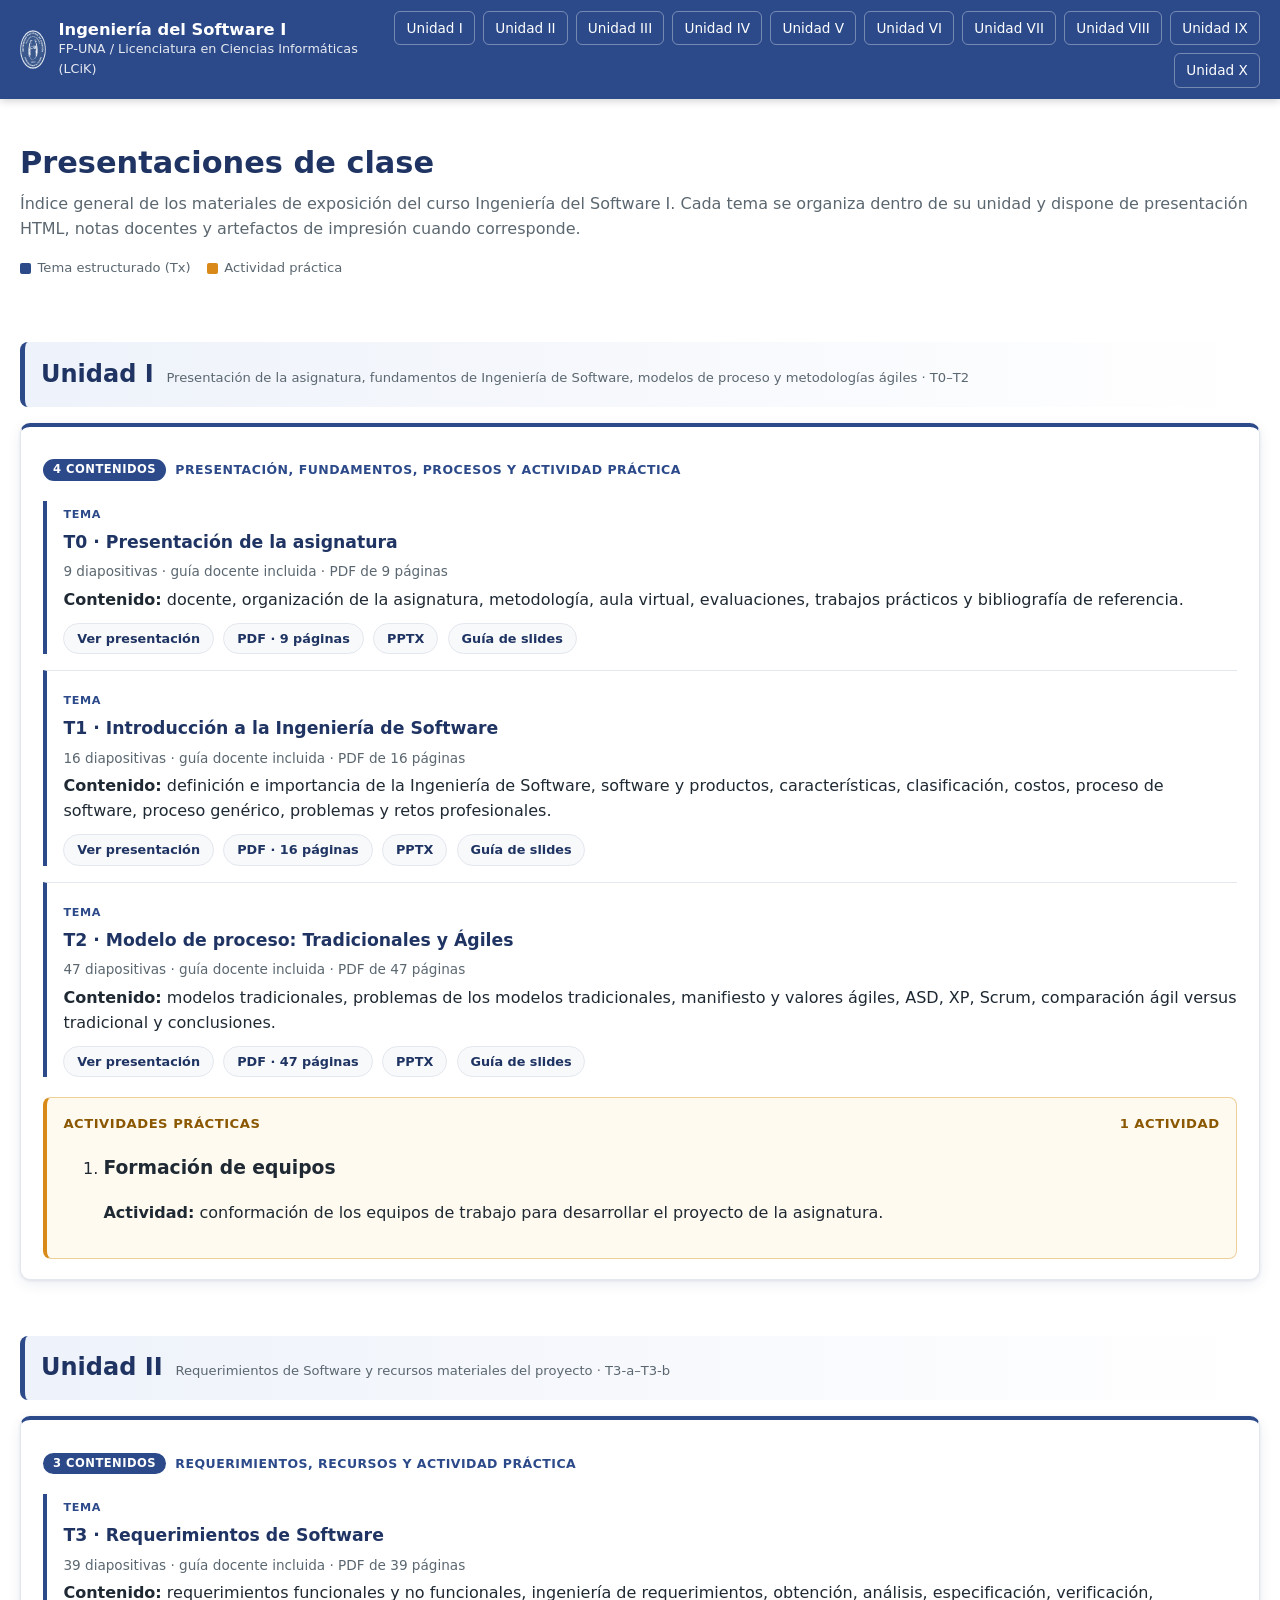
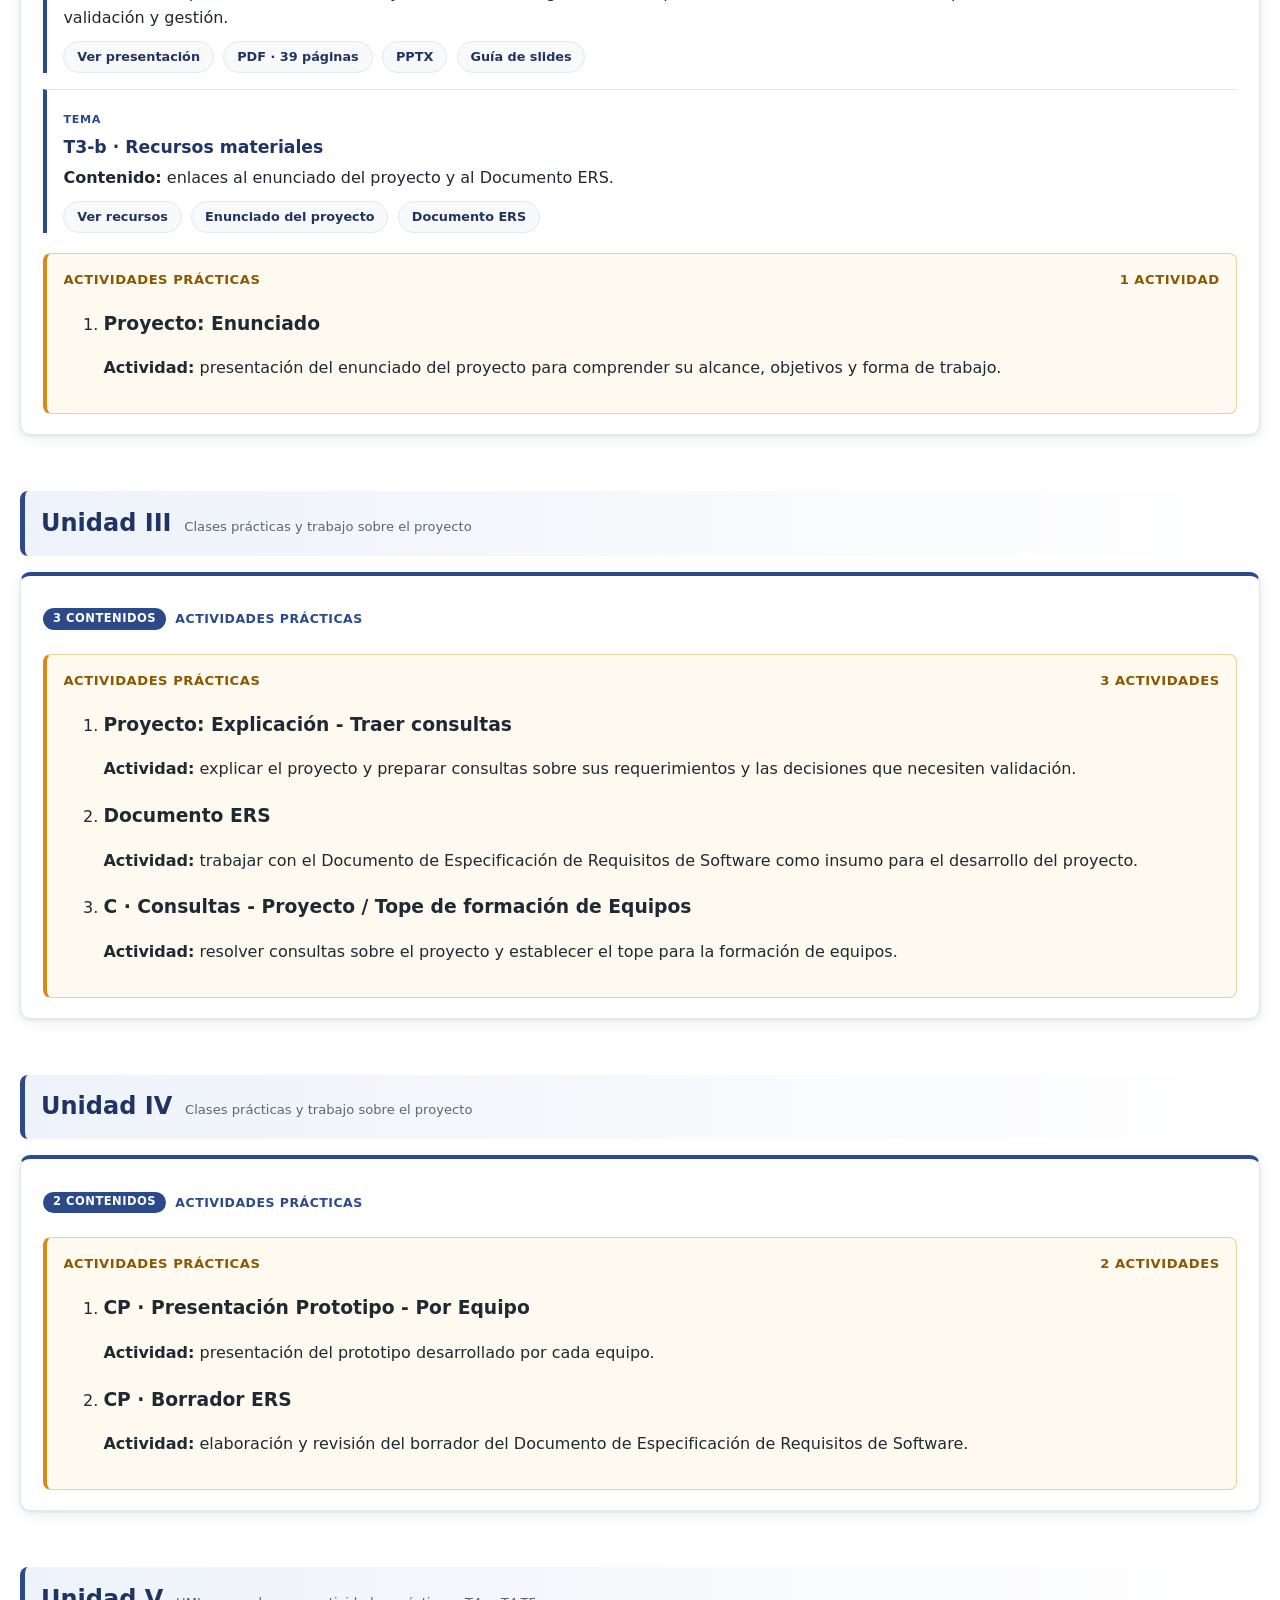
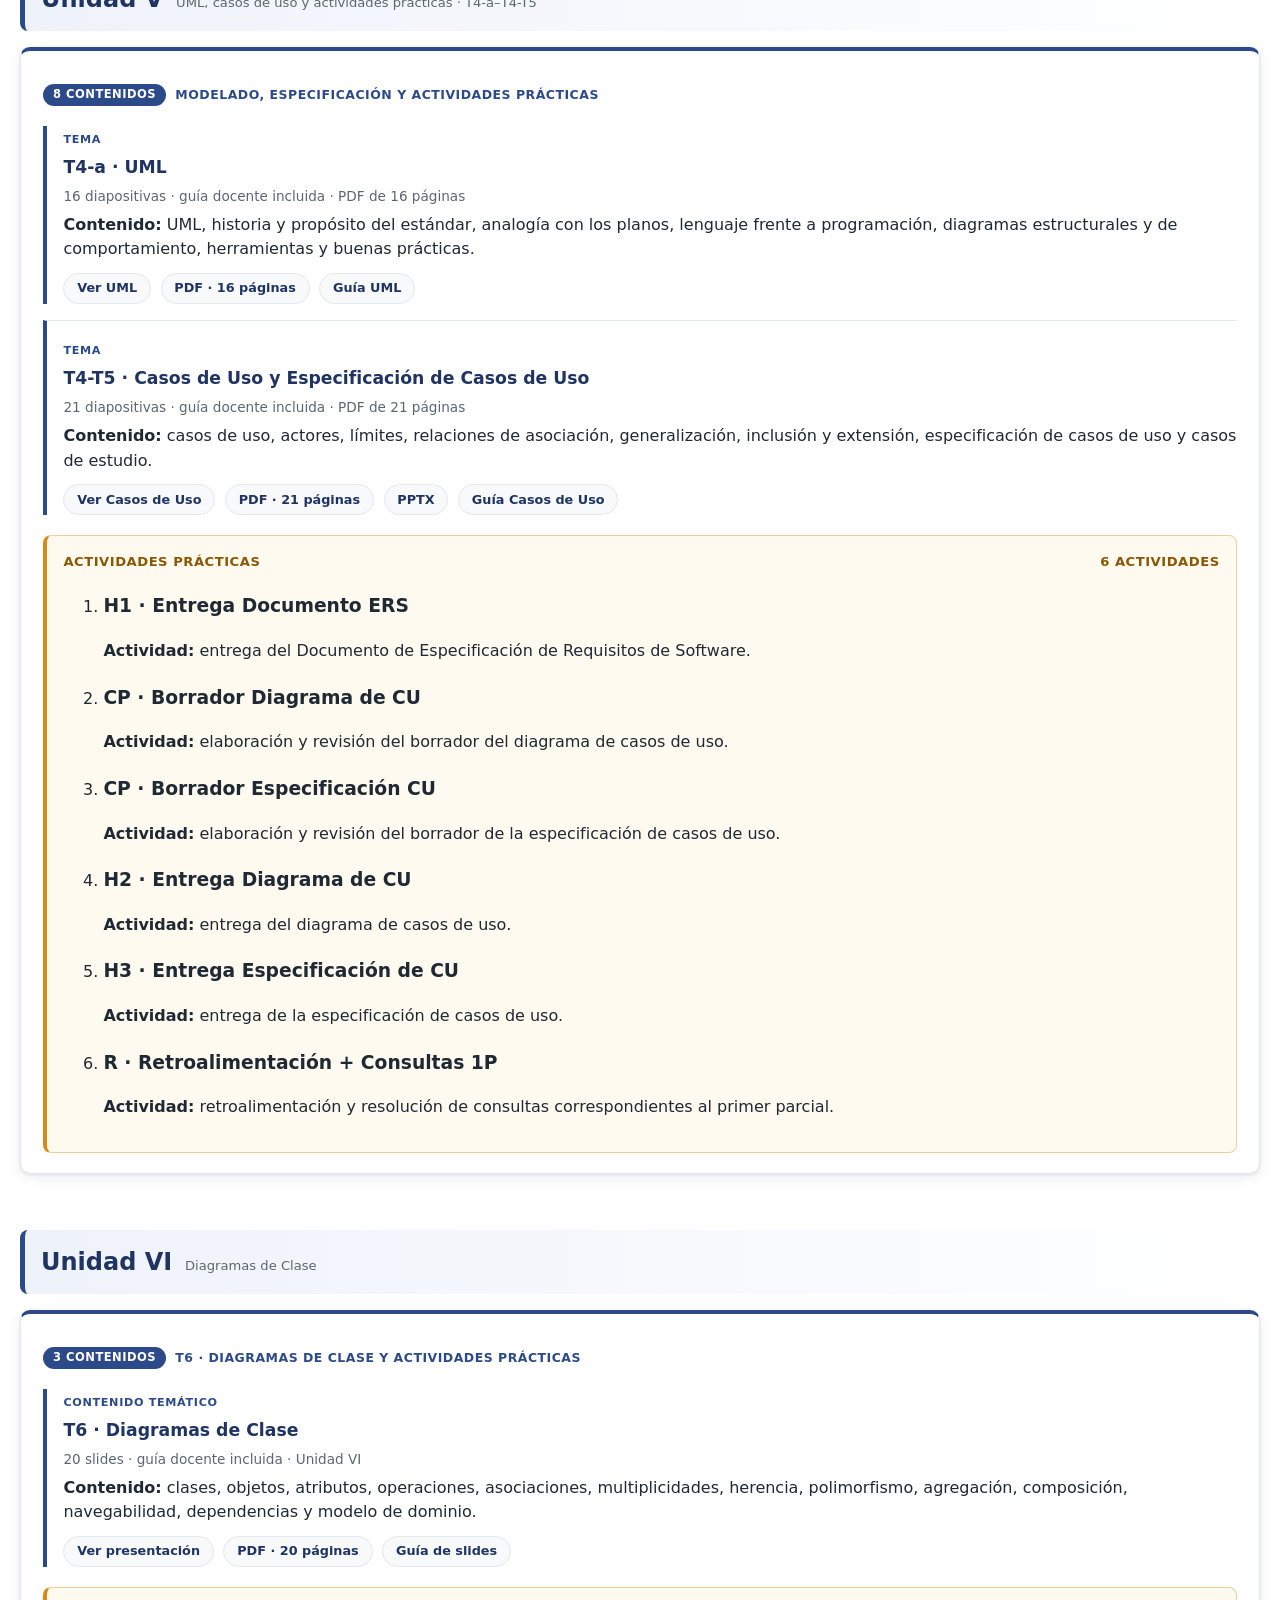
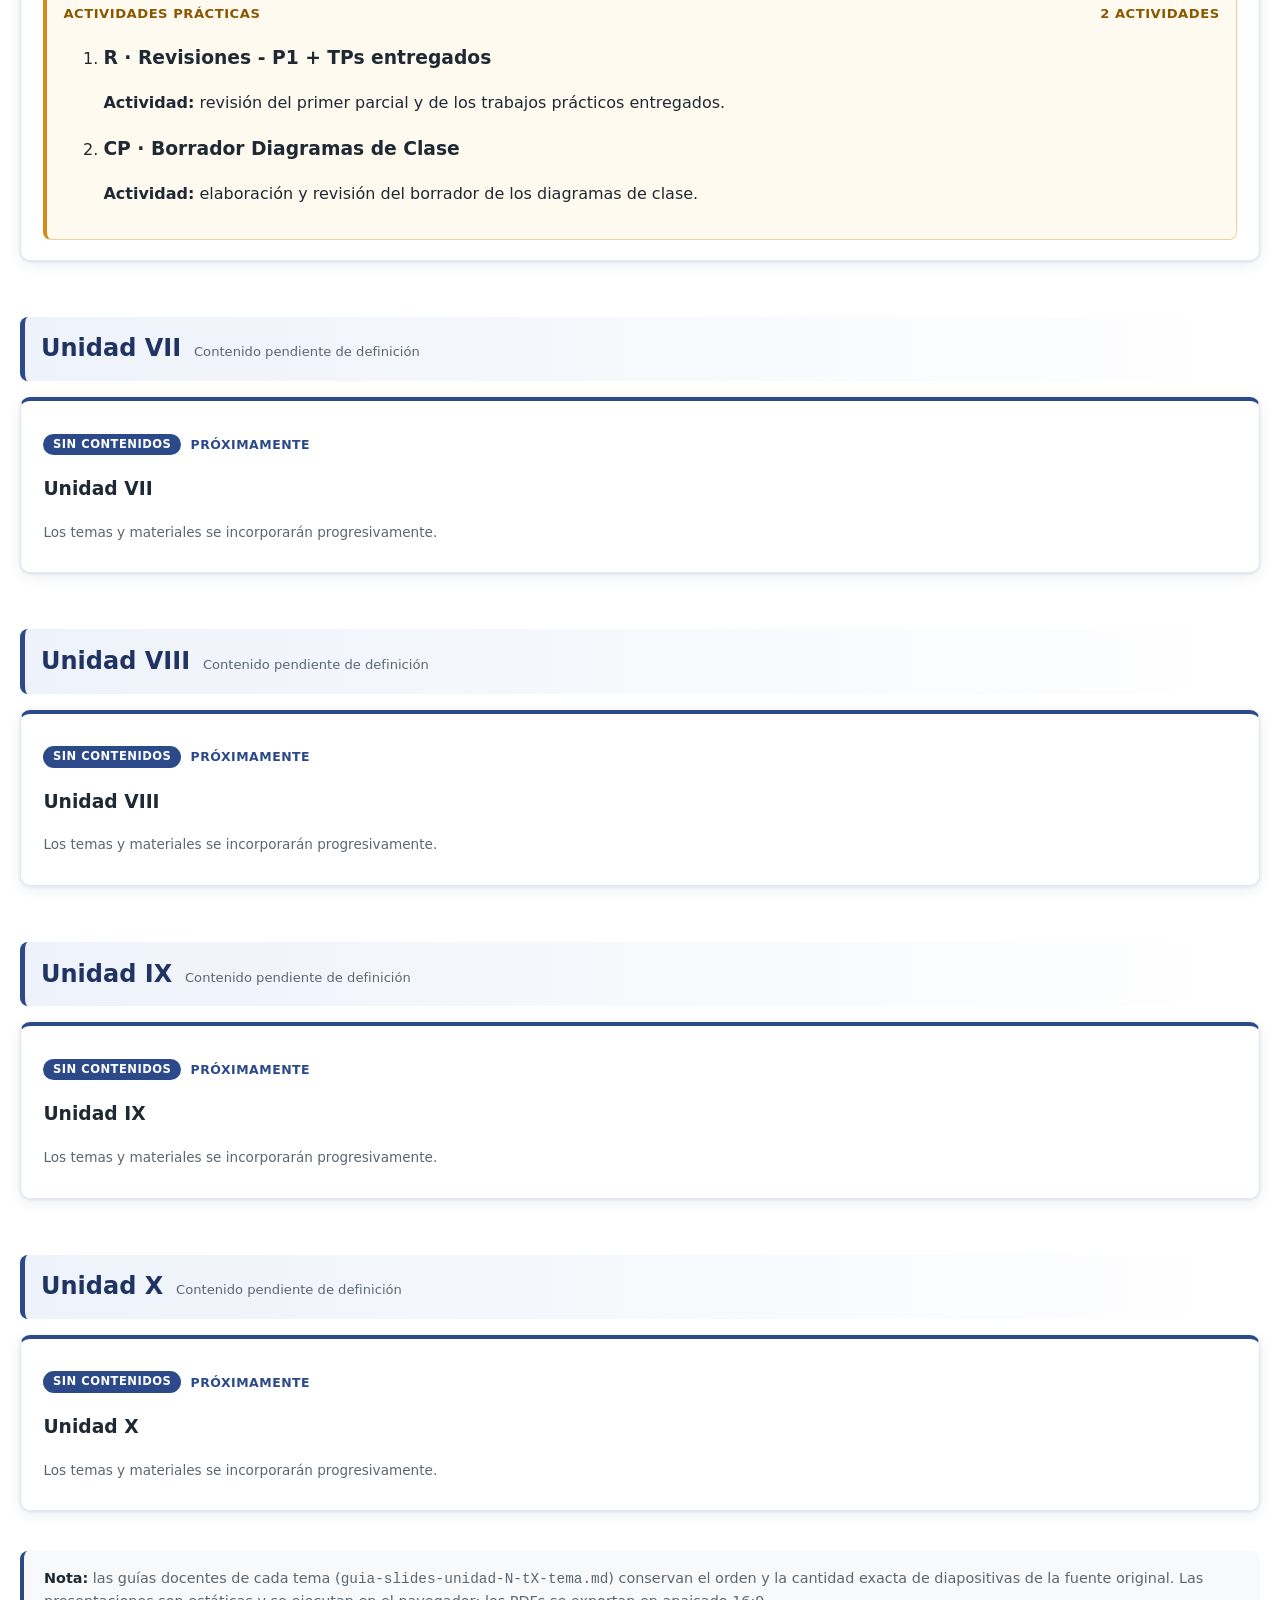
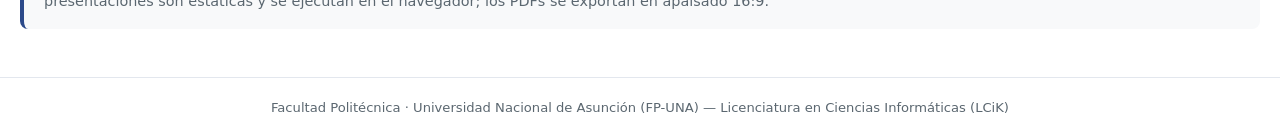
==== commit 2d382ff0: "refactor: reorganizar decks por unidades y estandarizar naming de artefactos - Mover decks de clase-" ====
--- a/presentaciones-html/index.html
+++ b/presentaciones-html/index.html
@@ -49,7 +49,7 @@
     .topbar .brand-logo { height: 2.4rem; width: auto; }
     .topbar .brand-title { display: block; font-weight: 600; font-size: 1.02rem; line-height: 1.2; }
     .topbar .brand-subtitle { display: block; font-size: 0.8rem; opacity: 0.88; }
-    .topbar .nav-links { margin-left: auto; display: flex; gap: 0.5rem; }
+    .topbar .nav-links { margin-left: auto; display: flex; gap: 0.5rem; flex-wrap: wrap; justify-content: flex-end; }
     .topbar .nav-links a {
       color: #fff;
       text-decoration: none;
@@ -65,6 +65,112 @@
     .intro p { margin: 0; color: var(--muted); }
 
     .class-grid { display: grid; gap: 1.25rem; margin-top: 2rem; }
+    .unit-section {
+      display: grid;
+      gap: 1rem;
+      margin-top: 2.25rem;
+    }
+    .unit-section:first-child { margin-top: 2rem; }
+    .unit-heading {
+      display: flex;
+      align-items: baseline;
+      gap: 0.8rem;
+      margin: 0;
+      padding: 0.85rem 1rem;
+      color: var(--fpuna-blue-dark);
+      background: linear-gradient(90deg, #eef2fa, #fff);
+      border-left: 5px solid var(--fpuna-blue);
+      border-radius: 8px;
+    }
+    .unit-heading small {
+      color: var(--muted);
+      font-size: 0.82rem;
+      font-weight: 400;
+    }
+    .topic-grid {
+      display: grid;
+      gap: 1.25rem;
+      padding-left: 1.25rem;
+      border-left: 1px solid var(--border);
+    }
+    .unit-card {
+      border-top-width: 5px;
+    }
+    .unit-card .unit-topics {
+      display: grid;
+      gap: 1rem;
+      margin-top: 1.25rem;
+    }
+    .unit-card .topic {
+      padding-top: 1rem;
+      border-top: 1px solid var(--border);
+    }
+    .unit-card .topic:first-child {
+      padding-top: 0;
+      border-top: 0;
+    }
+    .unit-card .topic h3 {
+      margin: 0 0 0.25rem;
+      color: var(--fpuna-blue-dark);
+      font-size: 1.08rem;
+    }
+    .unit-card .topic p { margin: 0.35rem 0 0; }
+    .unit-card .topic .class-actions { margin-top: 0.65rem; }
+    .unit-card .topic .class-source { margin-top: 0.7rem; padding-top: 0.6rem; }
+    .activity-group {
+      margin-top: 0.25rem;
+      padding: 1rem;
+      border: 1px solid #edcf9a;
+      border-left: 4px solid #d88918;
+      border-radius: 8px;
+      background: #fffaf0;
+    }
+    .activity-group-header {
+      display: flex;
+      align-items: center;
+      justify-content: space-between;
+      gap: 0.75rem;
+      color: #8b5700;
+      font-size: 0.82rem;
+      font-weight: 700;
+      letter-spacing: 0.04em;
+      text-transform: uppercase;
+    }
+    .unit-card .topic--theme {
+      border-left: 4px solid var(--fpuna-blue);
+      padding-left: 1rem;
+    }
+    .topic-label {
+      display: inline-block;
+      margin-bottom: 0.35rem;
+      color: var(--fpuna-blue);
+      font-size: 0.7rem;
+      font-weight: 700;
+      letter-spacing: 0.06em;
+      text-transform: uppercase;
+    }
+    .catalog-legend {
+      display: flex;
+      gap: 1rem;
+      flex-wrap: wrap;
+      margin-top: 1rem;
+      color: var(--muted);
+      font-size: 0.82rem;
+    }
+    .legend-item { display: inline-flex; align-items: center; gap: 0.4rem; }
+    .legend-swatch { width: 0.7rem; height: 0.7rem; border-radius: 2px; }
+    .legend-swatch--theme { background: var(--fpuna-blue); }
+    .legend-swatch--activity { background: #d88918; }
+    .unit-card--empty {
+      border-top-color: var(--border);
+      background: var(--panel);
+    }
+    .unit-card--empty .class-badge {
+      background: var(--muted);
+    }
+    .unit-card--empty .class-meta {
+      margin: 0.8rem 0 0;
+    }
     .class-card {
       display: block;
       background: var(--bg);
@@ -174,94 +280,319 @@
       </span>
     </a>
     <nav class="nav-links" aria-label="Accesos directos">
-      <a href="#clase-1">Clase 1</a>
-      <a href="#clase-2">Clase 2</a>
-      <a href="#clase-3">Clase 3</a>
-      <a href="#clase-4">Clase 4</a>
+      <a href="#unidad-1">Unidad I</a>
+      <a href="#unidad-2">Unidad II</a>
+      <a href="#unidad-3">Unidad III</a>
+      <a href="#unidad-4">Unidad IV</a>
+      <a href="#unidad-5">Unidad V</a>
+      <a href="#unidad-6">Unidad VI</a>
+      <a href="#unidad-7">Unidad VII</a>
+      <a href="#unidad-8">Unidad VIII</a>
+      <a href="#unidad-9">Unidad IX</a>
+      <a href="#unidad-10">Unidad X</a>
     </nav>
   </header>
 
   <main>
     <section class="intro">
       <h1>Presentaciones de clase</h1>
-      <p>Índice general de los materiales de exposición del curso Ingeniería del Software I. Cada clase es una presentación HTML autocontenida con navegación por teclado, índice de diapositivas, notas docentes y modo de impresión para PDF.</p>
+      <p>Índice general de los materiales de exposición del curso Ingeniería del Software I. Cada tema se organiza dentro de su unidad y dispone de presentación HTML, notas docentes y artefactos de impresión cuando corresponde.</p>
+      <div class="catalog-legend" aria-label="Leyenda de contenidos">
+        <span class="legend-item"><span class="legend-swatch legend-swatch--theme"></span>Tema estructurado (Tx)</span>
+        <span class="legend-item"><span class="legend-swatch legend-swatch--activity"></span>Actividad práctica</span>
+      </div>
     </section>
 
-    <section class="class-grid" aria-label="Clases disponibles">
-      <article class="class-card" id="clase-1">
-        <p class="class-kicker"><span class="class-badge">Clase 1</span> Unidad I · Introducción</p>
-        <h2>Introducción a la Ingeniería de Software</h2>
-        <p class="class-meta">25 diapositivas · guía docente incluida · exportación PDF (25 páginas)</p>
-        <p class="class-desc">
-          <strong>Contenido:</strong> presentación de la materia (docente, metodología, aula virtual, evaluaciones, trabajos prácticos y bibliografía) y Unidad I: qué es la Ingeniería de Software, el software y sus productos, características, clasificación, costos, proceso de software, proceso genérico, problemas y retos de los ingenieros de software.
-        </p>
-        <div class="class-actions">
-          <a class="chip" href="clase-1/index.html">Ver presentación</a>
-          <a class="chip" href="clase-1/clase-1.pdf">PDF · 25 páginas</a>
-          <a class="chip" href="clase-1/clase-1.pptx">PPTX</a>
-          <a class="chip" href="clase-1/guia-slides-clase-1.md">Guía de slides</a>
-        </div>
-        <p class="class-source">Contenido generado a partir del <a class="chip chip--source" href="../sesiones-clase/clase-1/IS1-UNIDAD_I.pptx">PPTX original</a>.</p>
-      </article>
-
-      <article class="class-card" id="clase-2">
-        <p class="class-kicker"><span class="class-badge">Clase 2</span> Unidad II · Modelos de desarrollo</p>
-        <h2>Modelos de desarrollo de software y desarrollo rápido</h2>
-        <p class="class-meta">47 diapositivas · guía docente incluida · exportación PDF (47 páginas)</p>
-        <p class="class-desc">
-          <strong>Contenido:</strong> modelos tradicionales (Cascada, Prototipación, Desarrollo en Fases, Espiral, RUP), problemas de los modelos tradicionales, métodos ágiles (manifiesto y valores), ASD, Programación Extrema (XP), Scrum, ventajas y desventajas, comparación ágil vs. tradicional y conclusiones.
-        </p>
-        <div class="class-actions">
-          <a class="chip" href="clase-2/index.html">Ver presentación</a>
-          <a class="chip" href="clase-2/clase-2.pdf">PDF · 47 páginas</a>
-          <a class="chip" href="clase-2/clase-2.pptx">PPTX</a>
-          <a class="chip" href="clase-2/guia-slides-clase-2.md">Guía de slides</a>
-        </div>
-        <p class="class-source">Contenido generado a partir del <a class="chip chip--source" href="../sesiones-clase/clase-2/IS1-UNIDAD_II.pptx">PPTX original</a>.</p>
-      </article>
-
-      <article class="class-card" id="clase-3">
-        <p class="class-kicker"><span class="class-badge">Clase 3</span> Unidad III · Requerimientos</p>
-        <h2>Requerimientos de Software</h2>
-        <p class="class-meta">39 diapositivas · guía docente incluida · exportación PDF (39 páginas)</p>
-        <p class="class-desc">
-          <strong>Contenido:</strong> qué es un requerimiento de software, características, requerimientos funcionales y no funcionales con ejemplos, ingeniería de requerimientos, proceso de obtención, análisis, especificación (SRS / IEEE 830), verificación, validación y gestión de requerimientos, con herramientas como JIRA, Trello, Confluence y GitHub Issues.
-        </p>
-        <div class="class-actions">
-          <a class="chip" href="clase-3/index.html">Ver presentación</a>
-          <a class="chip" href="clase-3/clase-3.pdf">PDF · 39 páginas</a>
-          <a class="chip" href="clase-3/clase-3.pptx">PPTX</a>
-          <a class="chip" href="clase-3/guia-slides-clase-3.md">Guía de slides</a>
-        </div>
-        <p class="class-source">Contenido generado a partir del <a class="chip chip--source" href="../sesiones-clase/clase-3/IS1-UNIDAD_III%20(1).pptx">PPTX original</a>.</p>
-      </article>
-
-      <article class="class-card" id="clase-4">
-        <p class="class-kicker"><span class="class-badge">Clase 4</span> Unidad IV · Casos de Uso y UML</p>
-        <h2>Modelado con Casos de Uso y UML</h2>
-        <p class="class-meta">2 presentaciones · Casos de Uso (22 diapositivas, PDF/PPTX) + Introducción a UML (16 diapositivas) · guías docentes incluidas</p>
-        <p class="class-desc">
-          <strong>1 · Introducción a UML:</strong> qué es UML, historia y la OMG, la finalidad del estándar, la analogía con los planos, el lenguaje frente a la programación, los 14 diagramas (7 estructurales y 7 de comportamiento) y las herramientas y buenas prácticas.
-        </p>
-        <div class="class-actions">
-          <a class="chip" href="clase-4/uml/index.html">Ver presentación · UML</a>
-          <a class="chip" href="clase-4/uml/guia-slides-clase-4-adicional.md">Guía de slides · UML</a>
-        </div>
-        <p class="class-desc">
-          <strong>2 · Casos de Uso y Especificación de Casos de Uso:</strong> qué es un caso de uso, formas de describirlo, diagrama de casos de uso (límites, actores, relaciones de asociación, generalización, inclusión y extensión), mal uso de las relaciones, plantilla estándar de especificación de casos de uso, especificación del caso "Crear mensaje en el foro" y caso de estudio del sistema de correos electrónicos.
-        </p>
-        <div class="class-actions">
-          <a class="chip" href="clase-4/casos_de_uso/index.html">Ver presentación · Casos de Uso</a>
-          <a class="chip" href="clase-4/casos_de_uso/clase-4.pdf">PDF · 22 páginas</a>
-          <a class="chip" href="clase-4/casos_de_uso/clase-4.pptx">PPTX</a>
-          <a class="chip" href="clase-4/casos_de_uso/guia-slides-clase-4.md">Guía de slides · Casos de Uso</a>
-        </div>
-        <p class="class-source">Contenido de la presentación de Casos de Uso generado a partir del <a class="chip chip--source" href="../sesiones-clase/clase-4/IS1-UNIDAD_IV.pptx">PPTX original</a>.</p>
-      </article>
+    <section class="class-grid" aria-label="Unidades disponibles">
+      <section class="unit-section" id="unidad-1" aria-labelledby="unidad-1-title">
+        <h2 class="unit-heading" id="unidad-1-title">Unidad I <small>Presentación de la asignatura, fundamentos de Ingeniería de Software, modelos de proceso y metodologías ágiles · T0–T2</small></h2>
+        <article class="class-card unit-card">
+          <p class="class-kicker"><span class="class-badge">4 contenidos</span> Presentación, fundamentos, procesos y actividad práctica</p>
+          <div class="unit-topics">
+            <section class="topic topic--theme" id="unidad-1-presentacion">
+              <span class="topic-label">Tema</span>
+              <h3>T0 · Presentación de la asignatura</h3>
+              <p class="class-meta">9 diapositivas · guía docente incluida · PDF de 9 páginas</p>
+              <p><strong>Contenido:</strong> docente, organización de la asignatura, metodología, aula virtual, evaluaciones, trabajos prácticos y bibliografía de referencia.</p>
+              <div class="class-actions">
+                <a class="chip" href="unidad-1/T0-presentacion/index.html">Ver presentación</a>
+                <a class="chip" href="unidad-1/T0-presentacion/unidad-1-t0-presentacion.pdf">PDF · 9 páginas</a>
+                <a class="chip" href="unidad-1/T0-presentacion/unidad-1-t0-presentacion.pptx">PPTX</a>
+                <a class="chip" href="unidad-1/T0-presentacion/guia-slides-unidad-1-t0-presentacion.md">Guía de slides</a>
+              </div>
+            </section>
+            <section class="topic topic--theme" id="unidad-1-t1">
+              <span class="topic-label">Tema</span>
+              <h3>T1 · Introducción a la Ingeniería de Software</h3>
+              <p class="class-meta">16 diapositivas · guía docente incluida · PDF de 16 páginas</p>
+              <p><strong>Contenido:</strong> definición e importancia de la Ingeniería de Software, software y productos, características, clasificación, costos, proceso de software, proceso genérico, problemas y retos profesionales.</p>
+              <div class="class-actions">
+                <a class="chip" href="unidad-1/T1-introduccion-ingenieria-software/index.html">Ver presentación</a>
+                <a class="chip" href="unidad-1/T1-introduccion-ingenieria-software/unidad-1-t1-introduccion-ingenieria-software.pdf">PDF · 16 páginas</a>
+                <a class="chip" href="unidad-1/T1-introduccion-ingenieria-software/unidad-1-t1-introduccion-ingenieria-software.pptx">PPTX</a>
+                <a class="chip" href="unidad-1/T1-introduccion-ingenieria-software/guia-slides-unidad-1-t1-introduccion-ingenieria-software.md">Guía de slides</a>
+              </div>
+            </section>
+            <section class="topic topic--theme" id="unidad-1-t2">
+              <span class="topic-label">Tema</span>
+              <h3>T2 · Modelo de proceso: Tradicionales y Ágiles</h3>
+              <p class="class-meta">47 diapositivas · guía docente incluida · PDF de 47 páginas</p>
+              <p><strong>Contenido:</strong> modelos tradicionales, problemas de los modelos tradicionales, manifiesto y valores ágiles, ASD, XP, Scrum, comparación ágil versus tradicional y conclusiones.</p>
+              <div class="class-actions">
+                <a class="chip" href="unidad-1/T2-modelo-proceso-metodologias-agiles/index.html">Ver presentación</a>
+                <a class="chip" href="unidad-1/T2-modelo-proceso-metodologias-agiles/unidad-1-t2-modelo-proceso-metodologias-agiles.pdf">PDF · 47 páginas</a>
+                <a class="chip" href="unidad-1/T2-modelo-proceso-metodologias-agiles/unidad-1-t2-modelo-proceso-metodologias-agiles.pptx">PPTX</a>
+                <a class="chip" href="unidad-1/T2-modelo-proceso-metodologias-agiles/guia-slides-unidad-1-t2-modelo-proceso-metodologias-agiles.md">Guía de slides</a>
+              </div>
+            </section>
+            <section class="activity-group" aria-labelledby="unidad-1-actividades-title">
+              <div class="activity-group-header" id="unidad-1-actividades-title">
+                <span>Actividades prácticas</span>
+                <span>1 actividad</span>
+              </div>
+              <ol>
+                <li id="unidad-1-formacion-equipos">
+                  <h3>Formación de equipos</h3>
+                  <p><strong>Actividad:</strong> conformación de los equipos de trabajo para desarrollar el proyecto de la asignatura.</p>
+                </li>
+              </ol>
+            </section>
+          </div>
+        </article>
+      </section>
+
+      <section class="unit-section" id="unidad-2" aria-labelledby="unidad-2-title">
+        <h2 class="unit-heading" id="unidad-2-title">Unidad II <small>Requerimientos de Software y recursos materiales del proyecto · T3-a–T3-b</small></h2>
+        <article class="class-card unit-card">
+          <p class="class-kicker"><span class="class-badge">3 contenidos</span> Requerimientos, recursos y actividad práctica</p>
+          <div class="unit-topics">
+            <section class="topic topic--theme" id="unidad-2-t3">
+              <span class="topic-label">Tema</span>
+              <h3>T3 · Requerimientos de Software</h3>
+              <p class="class-meta">39 diapositivas · guía docente incluida · PDF de 39 páginas</p>
+              <p><strong>Contenido:</strong> requerimientos funcionales y no funcionales, ingeniería de requerimientos, obtención, análisis, especificación, verificación, validación y gestión.</p>
+              <div class="class-actions">
+                <a class="chip" href="unidad-2/T3-a-requerimientos-software/index.html">Ver presentación</a>
+                <a class="chip" href="unidad-2/T3-a-requerimientos-software/unidad-2-t3-a-requerimientos-software.pdf">PDF · 39 páginas</a>
+                <a class="chip" href="unidad-2/T3-a-requerimientos-software/unidad-2-t3-a-requerimientos-software.pptx">PPTX</a>
+                <a class="chip" href="unidad-2/T3-a-requerimientos-software/guia-slides-unidad-2-t3-a-requerimientos-software.md">Guía de slides</a>
+              </div>
+            </section>
+            <section class="topic topic--theme" id="unidad-2-t3-b">
+              <span class="topic-label">Tema</span>
+              <h3>T3-b · Recursos materiales</h3>
+              <p><strong>Contenido:</strong> enlaces al enunciado del proyecto y al Documento ERS.</p>
+              <div class="class-actions">
+                <a class="chip" href="unidad-2/T3-b-recursos-materiales/README.md">Ver recursos</a>
+                <a class="chip" href="https://docs.google.com/document/d/1vF0iAuWyDqm1BdxTCDMSj7bAycR2OlvEYwitdXOpD3Y/edit?tab=t.0" target="_blank" rel="noopener">Enunciado del proyecto</a>
+                <a class="chip" href="https://grado.pol.una.py/mod/resource/view.php?id=407946" target="_blank" rel="noopener">Documento ERS</a>
+              </div>
+            </section>
+            <section class="activity-group" aria-labelledby="unidad-2-actividades-title">
+              <div class="activity-group-header" id="unidad-2-actividades-title">
+                <span>Actividades prácticas</span>
+                <span>1 actividad</span>
+              </div>
+              <ol>
+                <li id="unidad-2-proyecto-enunciado">
+                  <h3>Proyecto: Enunciado</h3>
+                  <p><strong>Actividad:</strong> presentación del enunciado del proyecto para comprender su alcance, objetivos y forma de trabajo.</p>
+                </li>
+              </ol>
+            </section>
+          </div>
+        </article>
+      </section>
+
+      <section class="unit-section" id="unidad-3" aria-labelledby="unidad-3-title">
+        <h2 class="unit-heading" id="unidad-3-title">Unidad III <small>Clases prácticas y trabajo sobre el proyecto</small></h2>
+        <article class="class-card unit-card">
+          <p class="class-kicker"><span class="class-badge">3 contenidos</span> Actividades prácticas</p>
+          <div class="unit-topics">
+            <section class="activity-group" aria-labelledby="unidad-3-actividades-title">
+              <div class="activity-group-header" id="unidad-3-actividades-title">
+                <span>Actividades prácticas</span>
+                <span>3 actividades</span>
+              </div>
+              <ol>
+                <li id="unidad-3-proyecto-explicacion">
+                  <h3>Proyecto: Explicación - Traer consultas</h3>
+                  <p><strong>Actividad:</strong> explicar el proyecto y preparar consultas sobre sus requerimientos y las decisiones que necesiten validación.</p>
+                </li>
+                <li id="unidad-3-documento-ers">
+                  <h3>Documento ERS</h3>
+                  <p><strong>Actividad:</strong> trabajar con el Documento de Especificación de Requisitos de Software como insumo para el desarrollo del proyecto.</p>
+                </li>
+                <li id="unidad-3-consultas">
+                  <h3>C · Consultas - Proyecto / Tope de formación de Equipos</h3>
+                  <p><strong>Actividad:</strong> resolver consultas sobre el proyecto y establecer el tope para la formación de equipos.</p>
+                </li>
+              </ol>
+            </section>
+          </div>
+        </article>
+      </section>
+
+      <section class="unit-section" id="unidad-4" aria-labelledby="unidad-4-title">
+        <h2 class="unit-heading" id="unidad-4-title">Unidad IV <small>Clases prácticas y trabajo sobre el proyecto</small></h2>
+        <article class="class-card unit-card">
+          <p class="class-kicker"><span class="class-badge">2 contenidos</span> Actividades prácticas</p>
+          <div class="unit-topics">
+            <section class="activity-group" aria-labelledby="unidad-4-actividades-title">
+              <div class="activity-group-header" id="unidad-4-actividades-title">
+                <span>Actividades prácticas</span>
+                <span>2 actividades</span>
+              </div>
+              <ol>
+                <li id="unidad-4-cp-presentacion-prototipo">
+                  <h3>CP · Presentación Prototipo - Por Equipo</h3>
+                  <p><strong>Actividad:</strong> presentación del prototipo desarrollado por cada equipo.</p>
+                </li>
+                <li id="unidad-4-cp-borrador-ers">
+                  <h3>CP · Borrador ERS</h3>
+                  <p><strong>Actividad:</strong> elaboración y revisión del borrador del Documento de Especificación de Requisitos de Software.</p>
+                </li>
+              </ol>
+            </section>
+          </div>
+        </article>
+      </section>
+
+      <section class="unit-section" id="unidad-5" aria-labelledby="unidad-5-title">
+        <h2 class="unit-heading" id="unidad-5-title">Unidad V <small>UML, casos de uso y actividades prácticas · T4-a–T4-T5</small></h2>
+        <article class="class-card unit-card">
+          <p class="class-kicker"><span class="class-badge">8 contenidos</span> Modelado, especificación y actividades prácticas</p>
+          <div class="unit-topics">
+            <section class="topic topic--theme" id="unidad-5-t4-a">
+              <span class="topic-label">Tema</span>
+              <h3>T4-a · UML</h3>
+              <p class="class-meta">16 diapositivas · guía docente incluida · PDF de 16 páginas</p>
+              <p><strong>Contenido:</strong> UML, historia y propósito del estándar, analogía con los planos, lenguaje frente a programación, diagramas estructurales y de comportamiento, herramientas y buenas prácticas.</p>
+              <div class="class-actions">
+                <a class="chip" href="unidad-5/T4-uml-casos-uso/uml/index.html">Ver UML</a>
+                <a class="chip" href="unidad-5/T4-uml-casos-uso/uml/unidad-5-t4-a-uml.pdf">PDF · 16 páginas</a>
+                <a class="chip" href="unidad-5/T4-uml-casos-uso/uml/guia-slides-unidad-5-t4-a-uml.md">Guía UML</a>
+              </div>
+            </section>
+            <section class="topic topic--theme" id="unidad-5-t4-b">
+              <span class="topic-label">Tema</span>
+              <h3>T4-T5 · Casos de Uso y Especificación de Casos de Uso</h3>
+              <p class="class-meta">21 diapositivas · guía docente incluida · PDF de 21 páginas</p>
+              <p><strong>Contenido:</strong> casos de uso, actores, límites, relaciones de asociación, generalización, inclusión y extensión, especificación de casos de uso y casos de estudio.</p>
+              <div class="class-actions">
+                <a class="chip" href="unidad-5/T4-uml-casos-uso/casos_de_uso/index.html">Ver Casos de Uso</a>
+                <a class="chip" href="unidad-5/T4-uml-casos-uso/casos_de_uso/unidad-5-t4-t5-casos-de-uso.pdf">PDF · 21 páginas</a>
+                <a class="chip" href="unidad-5/T4-uml-casos-uso/casos_de_uso/unidad-5-t4-t5-casos-de-uso.pptx">PPTX</a>
+                <a class="chip" href="unidad-5/T4-uml-casos-uso/casos_de_uso/guia-slides-unidad-5-t4-t5-casos-de-uso.md">Guía Casos de Uso</a>
+              </div>
+            </section>
+            <section class="activity-group" aria-labelledby="unidad-5-actividades-title">
+              <div class="activity-group-header" id="unidad-5-actividades-title">
+                <span>Actividades prácticas</span>
+                <span>6 actividades</span>
+              </div>
+              <ol>
+                <li id="unidad-5-h1-entrega-ers">
+                  <h3>H1 · Entrega Documento ERS</h3>
+                  <p><strong>Actividad:</strong> entrega del Documento de Especificación de Requisitos de Software.</p>
+                </li>
+                <li id="unidad-5-cp-borrador-diagrama-cu">
+                  <h3>CP · Borrador Diagrama de CU</h3>
+                  <p><strong>Actividad:</strong> elaboración y revisión del borrador del diagrama de casos de uso.</p>
+                </li>
+                <li id="unidad-5-cp-borrador-especificacion-cu">
+                  <h3>CP · Borrador Especificación CU</h3>
+                  <p><strong>Actividad:</strong> elaboración y revisión del borrador de la especificación de casos de uso.</p>
+                </li>
+                <li id="unidad-5-h2-entrega-diagrama-cu">
+                  <h3>H2 · Entrega Diagrama de CU</h3>
+                  <p><strong>Actividad:</strong> entrega del diagrama de casos de uso.</p>
+                </li>
+                <li id="unidad-5-h3-entrega-especificacion-cu">
+                  <h3>H3 · Entrega Especificación de CU</h3>
+                  <p><strong>Actividad:</strong> entrega de la especificación de casos de uso.</p>
+                </li>
+                <li id="unidad-5-r-retroalimentacion-consultas-1p">
+                  <h3>R · Retroalimentación + Consultas 1P</h3>
+                  <p><strong>Actividad:</strong> retroalimentación y resolución de consultas correspondientes al primer parcial.</p>
+                </li>
+              </ol>
+            </section>
+          </div>
+        </article>
+      </section>
+
+      <section class="unit-section" id="unidad-6" aria-labelledby="unidad-6-title">
+        <h2 class="unit-heading" id="unidad-6-title">Unidad VI <small>Diagramas de Clase</small></h2>
+        <article class="class-card unit-card">
+          <p class="class-kicker"><span class="class-badge">3 contenidos</span> T6 · Diagramas de Clase y actividades prácticas</p>
+          <div class="unit-topics">
+            <section class="topic topic--theme" id="unidad-6-t6-diagramas-de-clase">
+              <span class="topic-label">Contenido temático</span>
+              <h3>T6 · Diagramas de Clase</h3>
+              <p class="class-meta">20 slides · guía docente incluida · Unidad VI</p>
+              <p><strong>Contenido:</strong> clases, objetos, atributos, operaciones, asociaciones, multiplicidades, herencia, polimorfismo, agregación, composición, navegabilidad, dependencias y modelo de dominio.</p>
+              <div class="class-actions"><a class="chip" href="unidad-6/T6-diagramas-de-clase/index.html">Ver presentación</a><a class="chip" href="unidad-6/T6-diagramas-de-clase/unidad-6-t6-diagramas-de-clase.pdf">PDF · 20 páginas</a><a class="chip" href="unidad-6/T6-diagramas-de-clase/guia-slides-unidad-6-t6-diagramas-de-clase.md">Guía de slides</a></div>
+            </section>
+            <section class="activity-group" aria-labelledby="unidad-6-actividades-title">
+              <div class="activity-group-header" id="unidad-6-actividades-title">
+                <span>Actividades prácticas</span>
+                <span>2 actividades</span>
+              </div>
+              <ol>
+                <li id="unidad-6-r-revisiones-p1-tps-entregados">
+                  <h3>R · Revisiones - P1 + TPs entregados</h3>
+                  <p><strong>Actividad:</strong> revisión del primer parcial y de los trabajos prácticos entregados.</p>
+                </li>
+                <li id="unidad-6-cp-borrador-diagramas-clase">
+                  <h3>CP · Borrador Diagramas de Clase</h3>
+                  <p><strong>Actividad:</strong> elaboración y revisión del borrador de los diagramas de clase.</p>
+                </li>
+              </ol>
+            </section>
+          </div>
+        </article>
+      </section>
+
+      <section class="unit-section" id="unidad-7" aria-labelledby="unidad-7-title">
+        <h2 class="unit-heading" id="unidad-7-title">Unidad VII <small>Contenido pendiente de definición</small></h2>
+        <article class="class-card unit-card unit-card--empty">
+          <p class="class-kicker"><span class="class-badge">Sin contenidos</span> Próximamente</p>
+          <h3>Unidad VII</h3>
+          <p class="class-meta">Los temas y materiales se incorporarán progresivamente.</p>
+        </article>
+      </section>
+
+      <section class="unit-section" id="unidad-8" aria-labelledby="unidad-8-title">
+        <h2 class="unit-heading" id="unidad-8-title">Unidad VIII <small>Contenido pendiente de definición</small></h2>
+        <article class="class-card unit-card unit-card--empty">
+          <p class="class-kicker"><span class="class-badge">Sin contenidos</span> Próximamente</p>
+          <h3>Unidad VIII</h3>
+          <p class="class-meta">Los temas y materiales se incorporarán progresivamente.</p>
+        </article>
+      </section>
+
+      <section class="unit-section" id="unidad-9" aria-labelledby="unidad-9-title">
+        <h2 class="unit-heading" id="unidad-9-title">Unidad IX <small>Contenido pendiente de definición</small></h2>
+        <article class="class-card unit-card unit-card--empty">
+          <p class="class-kicker"><span class="class-badge">Sin contenidos</span> Próximamente</p>
+          <h3>Unidad IX</h3>
+          <p class="class-meta">Los temas y materiales se incorporarán progresivamente.</p>
+        </article>
+      </section>
+
+      <section class="unit-section" id="unidad-10" aria-labelledby="unidad-10-title">
+        <h2 class="unit-heading" id="unidad-10-title">Unidad X <small>Contenido pendiente de definición</small></h2>
+        <article class="class-card unit-card unit-card--empty">
+          <p class="class-kicker"><span class="class-badge">Sin contenidos</span> Próximamente</p>
+          <h3>Unidad X</h3>
+          <p class="class-meta">Los temas y materiales se incorporarán progresivamente.</p>
+        </article>
+      </section>
     </section>
 
     <aside class="guide-note">
-      <strong>Nota:</strong> las guías docentes de cada clase (<code>guia-slides-clase-X.md</code>) conservan el orden y la cantidad exacta de diapositivas de la fuente original. Las presentaciones son estáticas y se ejecutan en el navegador; los PDFs se exportan en apaisado 16:9.
+      <strong>Nota:</strong> las guías docentes de cada tema (<code>guia-slides-unidad-N-tX-tema.md</code>) conservan el orden y la cantidad exacta de diapositivas de la fuente original. Las presentaciones son estáticas y se ejecutan en el navegador; los PDFs se exportan en apaisado 16:9.
     </aside>
   </main>
 
